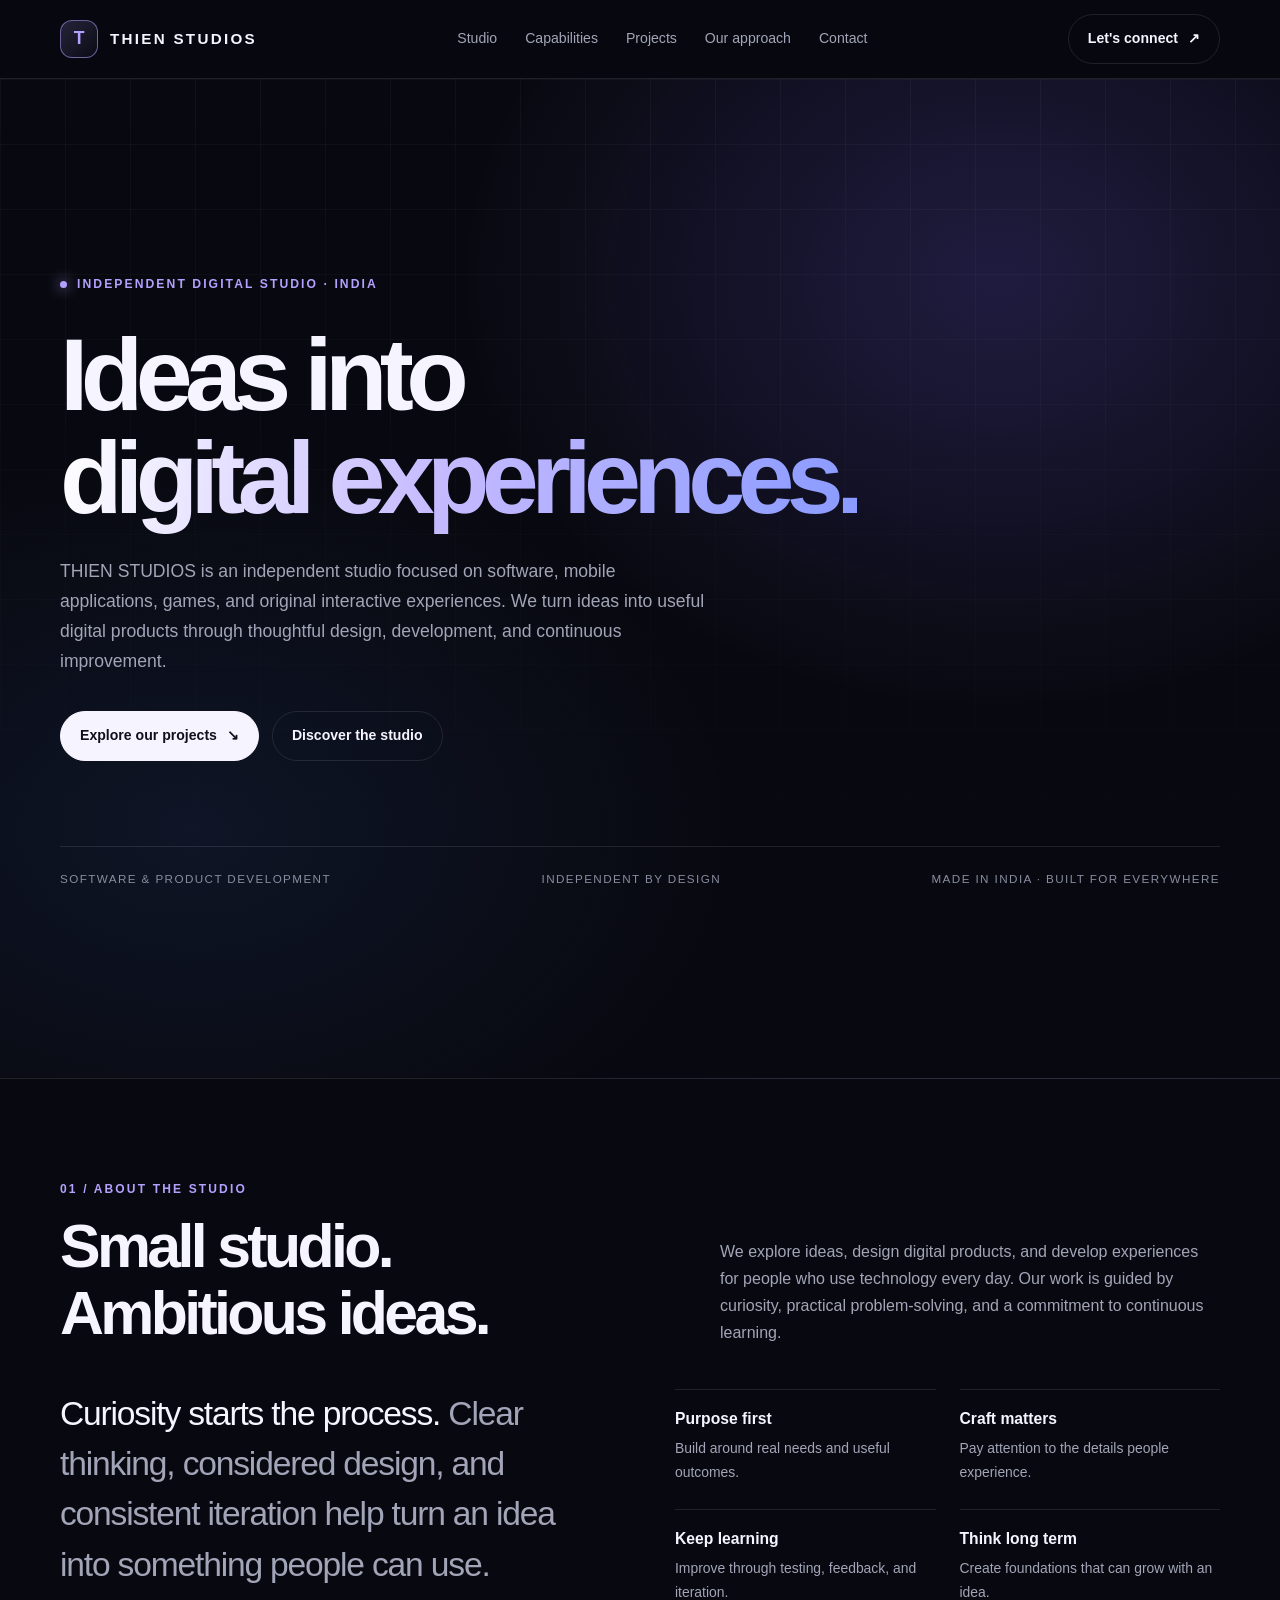
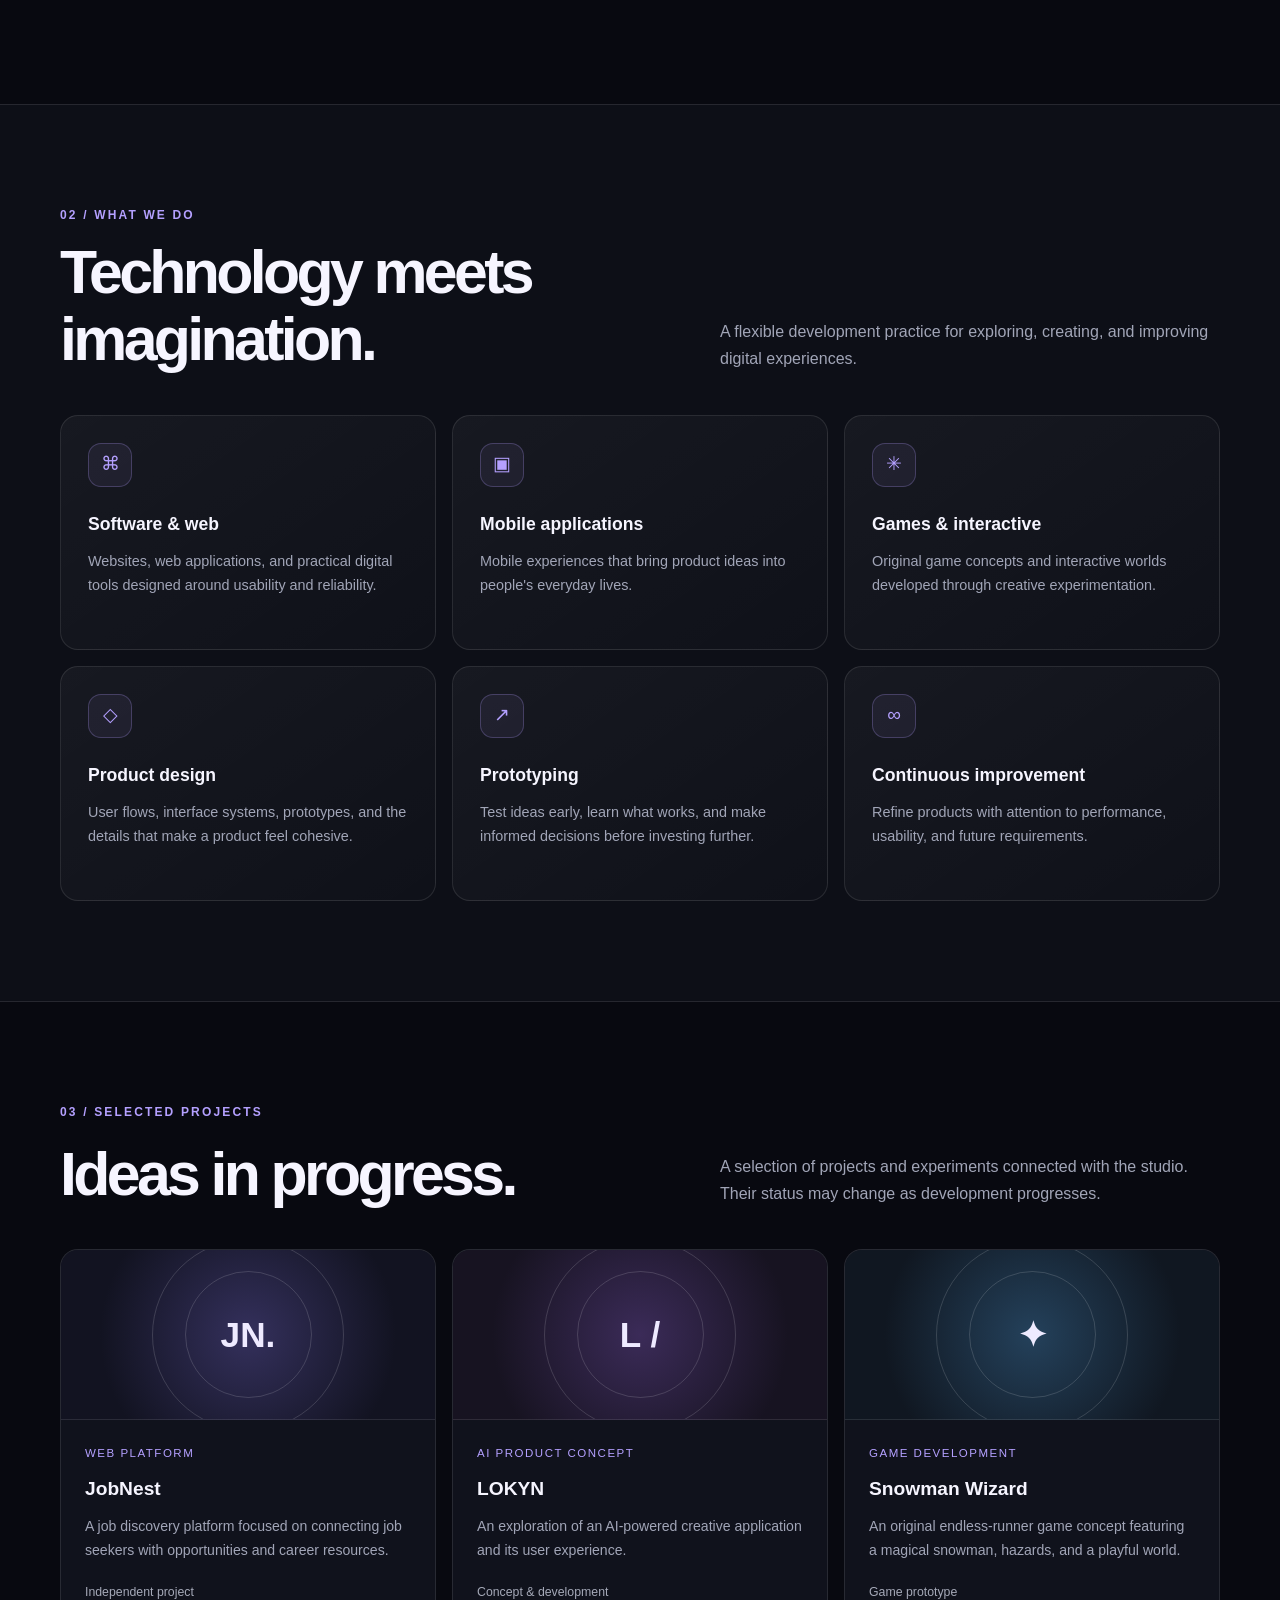
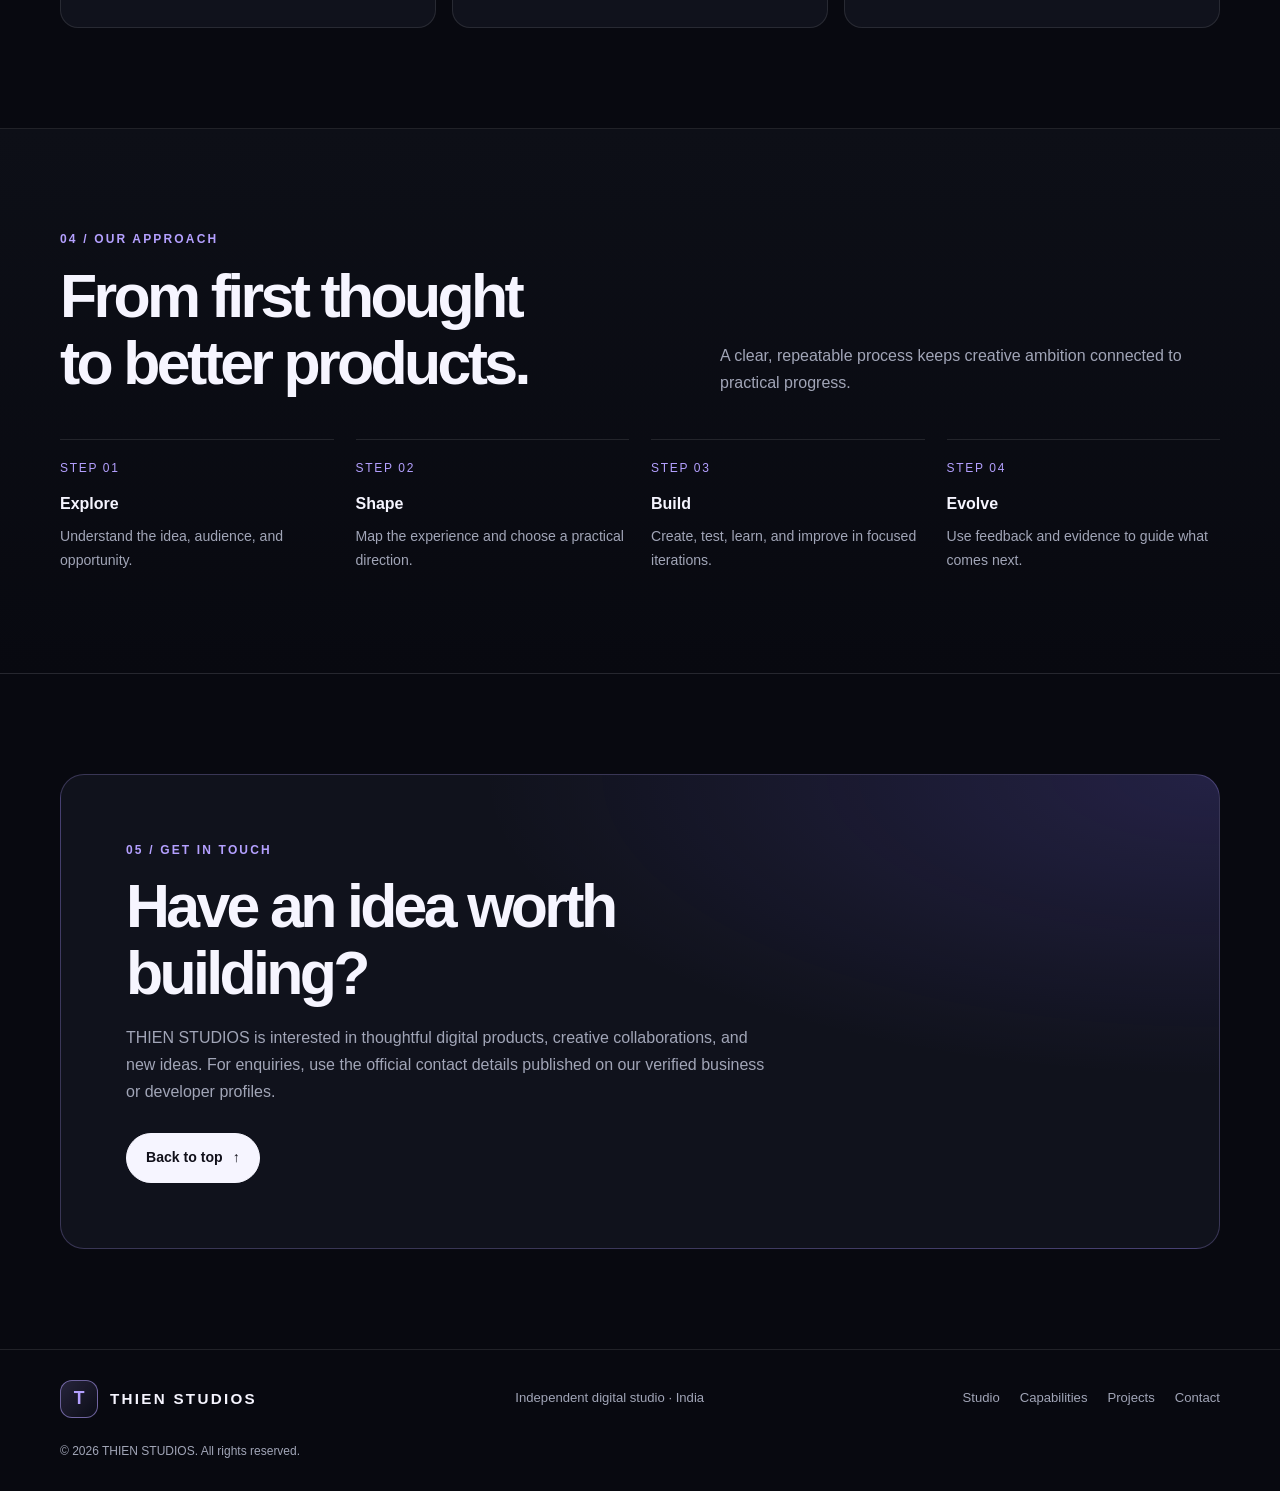
==== index.html @ 72c8eaa1 "27/10/2026" ====
<!doctype html>
<html lang="en">
  <head>
    <meta charset="UTF-8" />
    <meta name="viewport" content="width=device-width, initial-scale=1.0" />
    <meta name="theme-color" content="#080910" />
    <meta
      name="description"
      content="THIEN STUDIOS is an independent digital studio creating software, mobile applications, games, and interactive experiences."
    />

    <title>THIEN STUDIOS — Digital Experiences, Designed to Evolve</title>

    <style>
      :root {
        --bg: #080910;
        --surface: #10121c;
        --surface-light: #171a27;
        --text: #f6f5ff;
        --muted: #a1a5b7;
        --accent: #b4a0ff;
        --accent-blue: #7e91ff;
        --border: rgba(255, 255, 255, 0.1);
        --max-width: 1160px;
      }

      * {
        margin: 0;
        padding: 0;
        box-sizing: border-box;
      }

      html {
        scroll-behavior: smooth;
        scroll-padding-top: 90px;
      }

      body {
        background: var(--bg);
        color: var(--text);
        font-family: Inter, "Segoe UI", Arial, sans-serif;
        line-height: 1.7;
        -webkit-font-smoothing: antialiased;
        overflow-x: hidden;
      }

      a {
        color: inherit;
        text-decoration: none;
      }

      button {
        font: inherit;
      }

      .container {
        width: min(var(--max-width), calc(100% - 40px));
        margin: auto;
      }

      /* Navigation */

      .header {
        position: sticky;
        top: 0;
        z-index: 100;
        background: rgba(8, 9, 16, 0.85);
        backdrop-filter: blur(20px);
        border-bottom: 1px solid var(--border);
      }

      .navbar {
        min-height: 78px;
        display: flex;
        justify-content: space-between;
        align-items: center;
        gap: 24px;
      }

      .brand {
        display: flex;
        align-items: center;
        gap: 12px;
        font-size: 0.95rem;
        font-weight: 800;
        letter-spacing: 0.15em;
        white-space: nowrap;
      }

      .brand-mark {
        display: grid;
        place-items: center;
        width: 38px;
        height: 38px;
        border: 1px solid rgba(180, 160, 255, 0.55);
        border-radius: 12px;
        color: var(--accent);
        background: linear-gradient(
          135deg,
          rgba(180, 160, 255, 0.18),
          rgba(126, 145, 255, 0.03)
        );
        font-size: 1.1rem;
        letter-spacing: 0;
      }

      .nav-links {
        display: flex;
        align-items: center;
        gap: 28px;
      }

      .nav-links a {
        color: var(--muted);
        font-size: 0.88rem;
        transition: color 0.25s;
      }

      .nav-links a:hover {
        color: var(--text);
      }

      .nav-cta,
      .button {
        display: inline-flex;
        align-items: center;
        justify-content: center;
        gap: 10px;
        padding: 12px 19px;
        border: 1px solid var(--border);
        border-radius: 999px;
        font-size: 0.88rem;
        font-weight: 700;
        transition: 0.25s ease;
        cursor: pointer;
      }

      .nav-cta:hover,
      .button:hover {
        transform: translateY(-2px);
        border-color: var(--accent);
      }

      .button.primary {
        color: #11101a;
        background: var(--text);
        border-color: var(--text);
      }

      .button.primary:hover {
        background: var(--accent);
        border-color: var(--accent);
      }

      .menu-toggle {
        display: none;
        color: var(--text);
        background: var(--surface);
        border: 1px solid var(--border);
        border-radius: 10px;
        padding: 8px 13px;
        cursor: pointer;
      }

      /* Hero */

      .hero {
        min-height: 690px;
        display: flex;
        align-items: center;
        position: relative;
        overflow: hidden;
        border-bottom: 1px solid var(--border);
        background:
          radial-gradient(
            ellipse at 78% 20%,
            rgba(126, 103, 255, 0.2),
            transparent 38%
          ),
          radial-gradient(
            ellipse at 15% 75%,
            rgba(62, 103, 190, 0.13),
            transparent 35%
          ),
          var(--bg);
      }

      .hero::before {
        content: "";
        position: absolute;
        inset: 0;
        pointer-events: none;
        background-image:
          linear-gradient(rgba(255, 255, 255, 0.035) 1px, transparent 1px),
          linear-gradient(
            90deg,
            rgba(255, 255, 255, 0.035) 1px,
            transparent 1px
          );
        background-size: 65px 65px;
        mask-image: linear-gradient(to bottom, black, transparent 90%);
      }

      .hero-content {
        position: relative;
        z-index: 1;
        padding: 90px 0;
      }

      .eyebrow {
        display: inline-flex;
        align-items: center;
        gap: 10px;
        color: var(--accent);
        font-size: 0.76rem;
        font-weight: 800;
        letter-spacing: 0.17em;
        text-transform: uppercase;
      }

      .status-dot {
        width: 7px;
        height: 7px;
        border-radius: 50%;
        background: var(--accent);
        box-shadow: 0 0 14px var(--accent);
      }

      .hero h1 {
        max-width: 950px;
        margin: 28px 0;
        font-size: clamp(3.3rem, 8vw, 7rem);
        line-height: 1;
        letter-spacing: -0.075em;
        font-weight: 800;
      }

      .gradient-text {
        color: var(--accent);
        background: linear-gradient(100deg, #ffffff, #c5baff 48%, #899aff);
        background-clip: text;
        -webkit-background-clip: text;
        -webkit-text-fill-color: transparent;
      }

      .hero-description {
        max-width: 650px;
        color: var(--muted);
        font-size: 1.1rem;
      }

      .hero-actions {
        display: flex;
        flex-wrap: wrap;
        gap: 13px;
        margin-top: 34px;
      }

      .hero-footer {
        display: flex;
        justify-content: space-between;
        flex-wrap: wrap;
        gap: 18px;
        margin-top: 85px;
        padding-top: 22px;
        border-top: 1px solid var(--border);
        color: #888da0;
        font-size: 0.73rem;
        letter-spacing: 0.12em;
        text-transform: uppercase;
      }

      /* General sections */

      section {
        padding: 100px 0;
      }

      .section-label {
        margin-bottom: 13px;
        color: var(--accent);
        font-size: 0.75rem;
        font-weight: 800;
        letter-spacing: 0.18em;
        text-transform: uppercase;
      }

      .section-heading {
        font-size: clamp(2.2rem, 5vw, 3.8rem);
        line-height: 1.1;
        letter-spacing: -0.06em;
      }

      .section-description {
        max-width: 500px;
        color: var(--muted);
        margin-top: 18px;
      }

      .section-header {
        display: flex;
        align-items: flex-end;
        justify-content: space-between;
        gap: 30px;
        margin-bottom: 42px;
      }

      /* About */

      .about-grid {
        display: grid;
        grid-template-columns: 1fr 1fr;
        gap: 70px;
        margin-top: 38px;
      }

      .about-statement {
        font-size: clamp(1.45rem, 3vw, 2.1rem);
        line-height: 1.5;
        letter-spacing: -0.035em;
      }

      .about-statement span {
        color: var(--muted);
      }

      .values-grid {
        display: grid;
        grid-template-columns: 1fr 1fr;
        gap: 24px;
      }

      .value {
        padding-top: 16px;
        border-top: 1px solid var(--border);
      }

      .value h3 {
        margin-bottom: 5px;
        font-size: 0.98rem;
      }

      .value p {
        color: var(--muted);
        font-size: 0.87rem;
      }

      /* Services */

      .services-section {
        background: #0d0f17;
        border-top: 1px solid var(--border);
        border-bottom: 1px solid var(--border);
      }

      .services-grid {
        display: grid;
        grid-template-columns: repeat(3, 1fr);
        gap: 16px;
      }

      .service-card {
        min-height: 235px;
        padding: 27px;
        border: 1px solid var(--border);
        border-radius: 18px;
        background: linear-gradient(
          145deg,
          rgba(255, 255, 255, 0.045),
          rgba(255, 255, 255, 0.01)
        );
        transition:
          transform 0.25s,
          border-color 0.25s;
      }

      .service-card:hover {
        transform: translateY(-5px);
        border-color: rgba(180, 160, 255, 0.5);
      }

      .service-icon {
        display: grid;
        place-items: center;
        width: 44px;
        height: 44px;
        border-radius: 13px;
        border: 1px solid rgba(180, 160, 255, 0.25);
        color: var(--accent);
        background: rgba(180, 160, 255, 0.07);
        font-size: 1.2rem;
      }

      .service-card h3 {
        margin: 23px 0 9px;
        font-size: 1.1rem;
      }

      .service-card p {
        color: var(--muted);
        font-size: 0.9rem;
      }

      /* Projects */

      .projects-grid {
        display: grid;
        grid-template-columns: repeat(3, 1fr);
        gap: 16px;
      }

      .project-card {
        overflow: hidden;
        display: flex;
        flex-direction: column;
        border: 1px solid var(--border);
        border-radius: 18px;
        background: var(--surface);
        transition:
          transform 0.25s,
          border-color 0.25s;
      }

      .project-card:hover {
        transform: translateY(-5px);
        border-color: rgba(180, 160, 255, 0.45);
      }

      .project-art {
        min-height: 170px;
        display: grid;
        place-items: center;
        position: relative;
        overflow: hidden;
        border-bottom: 1px solid var(--border);
      }

      .project-art::before,
      .project-art::after {
        content: "";
        position: absolute;
        width: 190px;
        height: 190px;
        border: 1px solid rgba(255, 255, 255, 0.15);
        border-radius: 50%;
      }

      .project-art::after {
        width: 125px;
        height: 125px;
      }

      .project-art.one {
        background: radial-gradient(circle, #34305c, #121321 72%);
      }

      .project-art.two {
        background: radial-gradient(circle, #3b2b58, #171321 72%);
      }

      .project-art.three {
        background: radial-gradient(circle, #24415b, #101721 72%);
      }

      .project-symbol {
        z-index: 1;
        font-size: 2.2rem;
        font-weight: 800;
        color: #eeeaff;
      }

      .project-content {
        display: flex;
        flex: 1;
        flex-direction: column;
        padding: 24px;
      }

      .project-type {
        color: var(--accent);
        font-size: 0.72rem;
        letter-spacing: 0.13em;
        text-transform: uppercase;
      }

      .project-content h3 {
        margin: 9px 0;
        font-size: 1.2rem;
      }

      .project-content p {
        margin-bottom: 20px;
        color: var(--muted);
        font-size: 0.88rem;
      }

      .project-status {
        margin-top: auto;
        color: #a5a9b8;
        font-size: 0.77rem;
      }

      /* Process */

      .process-section {
        background: linear-gradient(180deg, #0d0f17, #080910);
        border-block: 1px solid var(--border);
      }

      .process-grid {
        display: grid;
        grid-template-columns: repeat(4, 1fr);
        gap: 22px;
        margin-top: 42px;
      }

      .process-step {
        padding-top: 18px;
        border-top: 1px solid var(--border);
      }

      .process-number {
        color: var(--accent);
        font-size: 0.75rem;
        letter-spacing: 0.14em;
      }

      .process-step h3 {
        margin: 12px 0 8px;
        font-size: 1rem;
      }

      .process-step p {
        color: var(--muted);
        font-size: 0.88rem;
      }

      /* Contact */

      .contact-panel {
        padding: clamp(30px, 6vw, 65px);
        border: 1px solid rgba(180, 160, 255, 0.25);
        border-radius: 24px;
        background:
          radial-gradient(
            ellipse at 100% 0%,
            rgba(126, 103, 255, 0.18),
            transparent 45%
          ),
          var(--surface);
      }

      .contact-panel h2 {
        max-width: 700px;
        margin-bottom: 17px;
      }

      .contact-panel p {
        max-width: 650px;
        color: var(--muted);
      }

      .contact-panel .button {
        margin-top: 27px;
      }

      /* Footer */

      footer {
        padding: 30px 0;
        border-top: 1px solid var(--border);
      }

      .footer-top {
        display: flex;
        justify-content: space-between;
        align-items: center;
        flex-wrap: wrap;
        gap: 22px;
      }

      .footer-note,
      .copyright {
        color: var(--muted);
        font-size: 0.82rem;
      }

      .footer-links {
        display: flex;
        flex-wrap: wrap;
        gap: 20px;
      }

      .footer-links a {
        color: var(--muted);
        font-size: 0.82rem;
      }

      .footer-links a:hover {
        color: var(--text);
      }

      .copyright {
        margin-top: 23px;
        font-size: 0.75rem;
      }

      /* Subtle entrance animation */

      @keyframes fade-up {
        from {
          opacity: 0;
          transform: translateY(18px);
        }
        to {
          opacity: 1;
          transform: translateY(0);
        }
      }

      .hero-content > * {
        animation: fade-up 0.7s ease both;
      }

      .hero-content > *:nth-child(2) {
        animation-delay: 0.08s;
      }

      .hero-content > *:nth-child(3) {
        animation-delay: 0.16s;
      }

      .hero-content > *:nth-child(4) {
        animation-delay: 0.24s;
      }

      @media (prefers-reduced-motion: reduce) {
        html {
          scroll-behavior: auto;
        }

        *,
        *::before,
        *::after {
          animation: none !important;
          transition: none !important;
        }
      }

      /* Responsive layout */

      @media (max-width: 900px) {
        .nav-links {
          gap: 16px;
        }

        .services-grid,
        .projects-grid {
          grid-template-columns: repeat(2, 1fr);
        }

        .about-grid {
          gap: 35px;
        }

        .process-grid {
          grid-template-columns: repeat(2, 1fr);
        }
      }

      @media (max-width: 650px) {
        .container {
          width: calc(100% - 32px);
        }

        .navbar {
          min-height: 70px;
        }

        .menu-toggle {
          display: block;
        }

        .nav-links {
          display: none;
          position: absolute;
          top: 70px;
          left: 0;
          right: 0;
          padding: 22px;
          background: #0c0d15;
          border-bottom: 1px solid var(--border);
          flex-direction: column;
          align-items: flex-start;
        }

        .nav-links.open {
          display: flex;
        }

        .nav-cta {
          display: none;
        }

        .hero {
          min-height: auto;
        }

        .hero-content {
          padding: 80px 0 55px;
        }

        .hero h1 {
          font-size: clamp(3rem, 14vw, 5rem);
        }

        .hero-description {
          font-size: 1rem;
        }

        .hero-footer {
          margin-top: 60px;
        }

        .hero-footer span:last-child {
          display: none;
        }

        section {
          padding: 72px 0;
        }

        .section-header {
          display: block;
        }

        .about-grid {
          grid-template-columns: 1fr;
          gap: 28px;
        }

        .services-grid,
        .projects-grid {
          grid-template-columns: 1fr;
        }

        .service-card {
          min-height: auto;
        }

        .process-grid {
          grid-template-columns: repeat(2, 1fr);
          gap: 25px 16px;
        }

        .footer-top {
          align-items: flex-start;
          flex-direction: column;
        }
      }
    </style>
  </head>

  <body>
    <header class="header">
      <div class="container navbar">
        <a class="brand" href="#home" aria-label="THIEN STUDIOS home">
          <span class="brand-mark">T</span>
          <span>THIEN STUDIOS</span>
        </a>

        <button
          class="menu-toggle"
          id="menuToggle"
          aria-expanded="false"
          aria-controls="navLinks"
          aria-label="Toggle navigation"
        >
          Menu
        </button>

        <nav class="nav-links" id="navLinks" aria-label="Main navigation">
          <a href="#about">Studio</a>
          <a href="#services">Capabilities</a>
          <a href="#projects">Projects</a>
          <a href="#process">Our approach</a>
          <a href="#contact">Contact</a>
        </nav>

        <a class="nav-cta" href="#contact">
          Let's connect <span aria-hidden="true">↗</span>
        </a>
      </div>
    </header>

    <main>
      <section class="hero" id="home">
        <div class="container hero-content">
          <div class="eyebrow">
            <span class="status-dot"></span>
            Independent digital studio · India
          </div>

          <h1>
            Ideas into<br />
            <span class="gradient-text">digital experiences.</span>
          </h1>

          <p class="hero-description">
            THIEN STUDIOS is an independent studio focused on software, mobile
            applications, games, and original interactive experiences. We turn
            ideas into useful digital products through thoughtful design,
            development, and continuous improvement.
          </p>

          <div class="hero-actions">
            <a class="button primary" href="#projects">
              Explore our projects <span aria-hidden="true">↘</span>
            </a>
            <a class="button" href="#about">Discover the studio</a>
          </div>

          <div class="hero-footer">
            <span>Software & product development</span>
            <span>Independent by design</span>
            <span>Made in India · Built for everywhere</span>
          </div>
        </div>
      </section>

      <section id="about">
        <div class="container">
          <div class="section-label">01 / About the studio</div>

          <div class="section-header">
            <h2 class="section-heading">
              Small studio.<br />
              Ambitious ideas.
            </h2>

            <p class="section-description">
              We explore ideas, design digital products, and develop experiences
              for people who use technology every day. Our work is guided by
              curiosity, practical problem-solving, and a commitment to
              continuous learning.
            </p>
          </div>

          <div class="about-grid">
            <p class="about-statement">
              Curiosity starts the process.
              <span>
                Clear thinking, considered design, and consistent iteration help
                turn an idea into something people can use.
              </span>
            </p>

            <div class="values-grid">
              <article class="value">
                <h3>Purpose first</h3>
                <p>Build around real needs and useful outcomes.</p>
              </article>

              <article class="value">
                <h3>Craft matters</h3>
                <p>Pay attention to the details people experience.</p>
              </article>

              <article class="value">
                <h3>Keep learning</h3>
                <p>Improve through testing, feedback, and iteration.</p>
              </article>

              <article class="value">
                <h3>Think long term</h3>
                <p>Create foundations that can grow with an idea.</p>
              </article>
            </div>
          </div>
        </div>
      </section>

      <section class="services-section" id="services">
        <div class="container">
          <div class="section-label">02 / What we do</div>

          <div class="section-header">
            <h2 class="section-heading">
              Technology meets<br />
              imagination.
            </h2>

            <p class="section-description">
              A flexible development practice for exploring, creating, and
              improving digital experiences.
            </p>
          </div>

          <div class="services-grid">
            <article class="service-card">
              <div class="service-icon" aria-hidden="true">⌘</div>
              <h3>Software & web</h3>
              <p>
                Websites, web applications, and practical digital tools designed
                around usability and reliability.
              </p>
            </article>

            <article class="service-card">
              <div class="service-icon" aria-hidden="true">▣</div>
              <h3>Mobile applications</h3>
              <p>
                Mobile experiences that bring product ideas into people's
                everyday lives.
              </p>
            </article>

            <article class="service-card">
              <div class="service-icon" aria-hidden="true">✳</div>
              <h3>Games & interactive</h3>
              <p>
                Original game concepts and interactive worlds developed through
                creative experimentation.
              </p>
            </article>

            <article class="service-card">
              <div class="service-icon" aria-hidden="true">◇</div>
              <h3>Product design</h3>
              <p>
                User flows, interface systems, prototypes, and the details that
                make a product feel cohesive.
              </p>
            </article>

            <article class="service-card">
              <div class="service-icon" aria-hidden="true">↗</div>
              <h3>Prototyping</h3>
              <p>
                Test ideas early, learn what works, and make informed decisions
                before investing further.
              </p>
            </article>

            <article class="service-card">
              <div class="service-icon" aria-hidden="true">∞</div>
              <h3>Continuous improvement</h3>
              <p>
                Refine products with attention to performance, usability, and
                future requirements.
              </p>
            </article>
          </div>
        </div>
      </section>

      <section id="projects">
        <div class="container">
          <div class="section-label">03 / Selected projects</div>

          <div class="section-header">
            <h2 class="section-heading">Ideas in progress.</h2>

            <p class="section-description">
              A selection of projects and experiments connected with the studio.
              Their status may change as development progresses.
            </p>
          </div>

          <div class="projects-grid">
            <article class="project-card">
              <div class="project-art one">
                <span class="project-symbol">JN.</span>
              </div>

              <div class="project-content">
                <div class="project-type">Web platform</div>
                <h3>JobNest</h3>
                <p>
                  A job discovery platform focused on connecting job seekers
                  with opportunities and career resources.
                </p>
                <div class="project-status">Independent project</div>
              </div>
            </article>

            <article class="project-card">
              <div class="project-art two">
                <span class="project-symbol">L /</span>
              </div>

              <div class="project-content">
                <div class="project-type">AI product concept</div>
                <h3>LOKYN</h3>
                <p>
                  An exploration of an AI-powered creative application and its
                  user experience.
                </p>
                <div class="project-status">Concept & development</div>
              </div>
            </article>

            <article class="project-card">
              <div class="project-art three">
                <span class="project-symbol">✦</span>
              </div>

              <div class="project-content">
                <div class="project-type">Game development</div>
                <h3>Snowman Wizard</h3>
                <p>
                  An original endless-runner game concept featuring a magical
                  snowman, hazards, and a playful world.
                </p>
                <div class="project-status">Game prototype</div>
              </div>
            </article>
          </div>
        </div>
      </section>

      <section class="process-section" id="process">
        <div class="container">
          <div class="section-label">04 / Our approach</div>

          <div class="section-header">
            <h2 class="section-heading">
              From first thought<br />
              to better products.
            </h2>

            <p class="section-description">
              A clear, repeatable process keeps creative ambition connected to
              practical progress.
            </p>
          </div>

          <div class="process-grid">
            <article class="process-step">
              <div class="process-number">STEP 01</div>
              <h3>Explore</h3>
              <p>Understand the idea, audience, and opportunity.</p>
            </article>

            <article class="process-step">
              <div class="process-number">STEP 02</div>
              <h3>Shape</h3>
              <p>Map the experience and choose a practical direction.</p>
            </article>

            <article class="process-step">
              <div class="process-number">STEP 03</div>
              <h3>Build</h3>
              <p>Create, test, learn, and improve in focused iterations.</p>
            </article>

            <article class="process-step">
              <div class="process-number">STEP 04</div>
              <h3>Evolve</h3>
              <p>Use feedback and evidence to guide what comes next.</p>
            </article>
          </div>
        </div>
      </section>

      <section id="contact">
        <div class="container">
          <div class="contact-panel">
            <div class="section-label">05 / Get in touch</div>

            <h2 class="section-heading">Have an idea worth building?</h2>

            <p>
              THIEN STUDIOS is interested in thoughtful digital products,
              creative collaborations, and new ideas. For enquiries, use the
              official contact details published on our verified business or
              developer profiles.
            </p>

            <a class="button primary" href="#home">
              Back to top <span aria-hidden="true">↑</span>
            </a>
          </div>
        </div>
      </section>
    </main>

    <footer>
      <div class="container">
        <div class="footer-top">
          <a class="brand" href="#home">
            <span class="brand-mark">T</span>
            <span>THIEN STUDIOS</span>
          </a>

          <div class="footer-note">Independent digital studio · India</div>

          <nav class="footer-links" aria-label="Footer navigation">
            <a href="#about">Studio</a>
            <a href="#services">Capabilities</a>
            <a href="#projects">Projects</a>
            <a href="#contact">Contact</a>
          </nav>
        </div>

        <p class="copyright">
          © <span id="year">2026</span> THIEN STUDIOS. All rights reserved.
        </p>
      </div>
    </footer>

    <script>
      const menuToggle = document.getElementById("menuToggle");
      const navLinks = document.getElementById("navLinks");

      menuToggle.addEventListener("click", () => {
        const isOpen = navLinks.classList.toggle("open");
        menuToggle.setAttribute("aria-expanded", String(isOpen));
      });

      navLinks.querySelectorAll("a").forEach((link) => {
        link.addEventListener("click", () => {
          navLinks.classList.remove("open");
          menuToggle.setAttribute("aria-expanded", "false");
        });
      });

      document.getElementById("year").textContent = new Date().getFullYear();
    </script>
  </body>
</html>
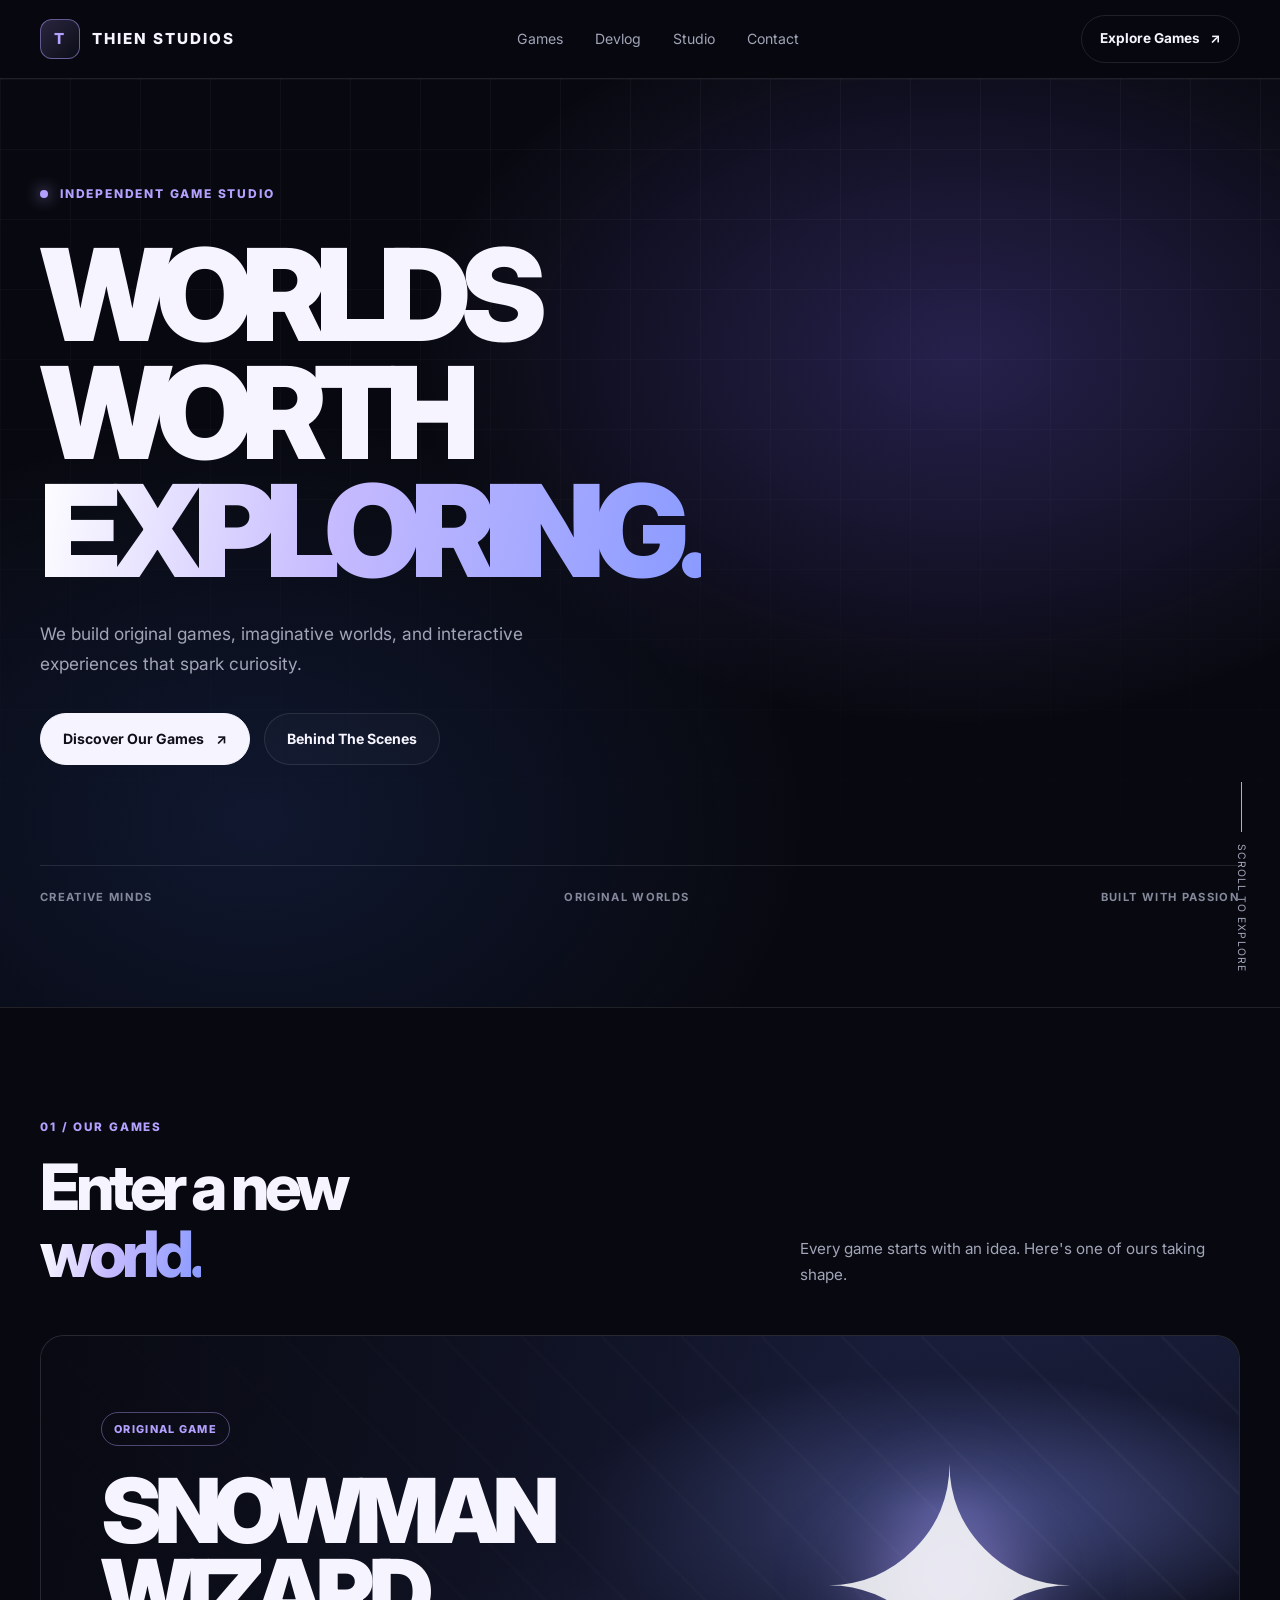
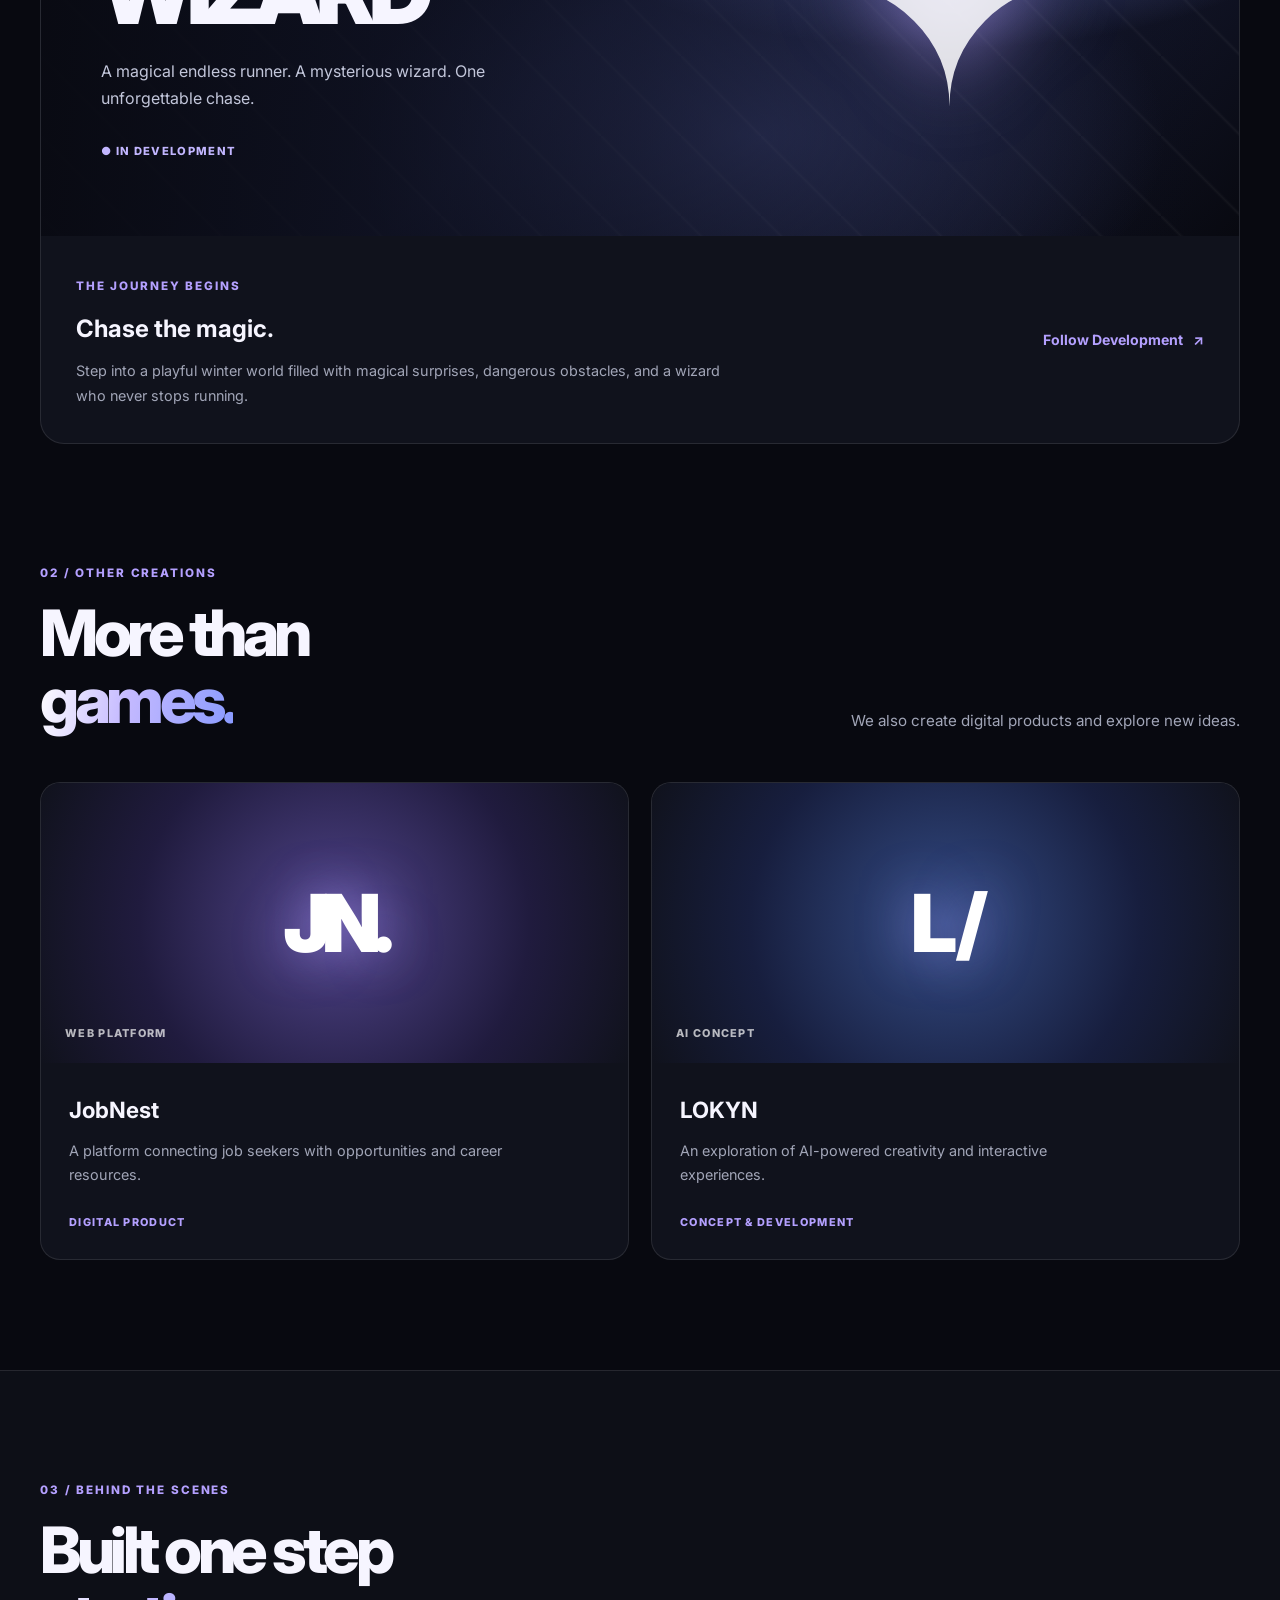
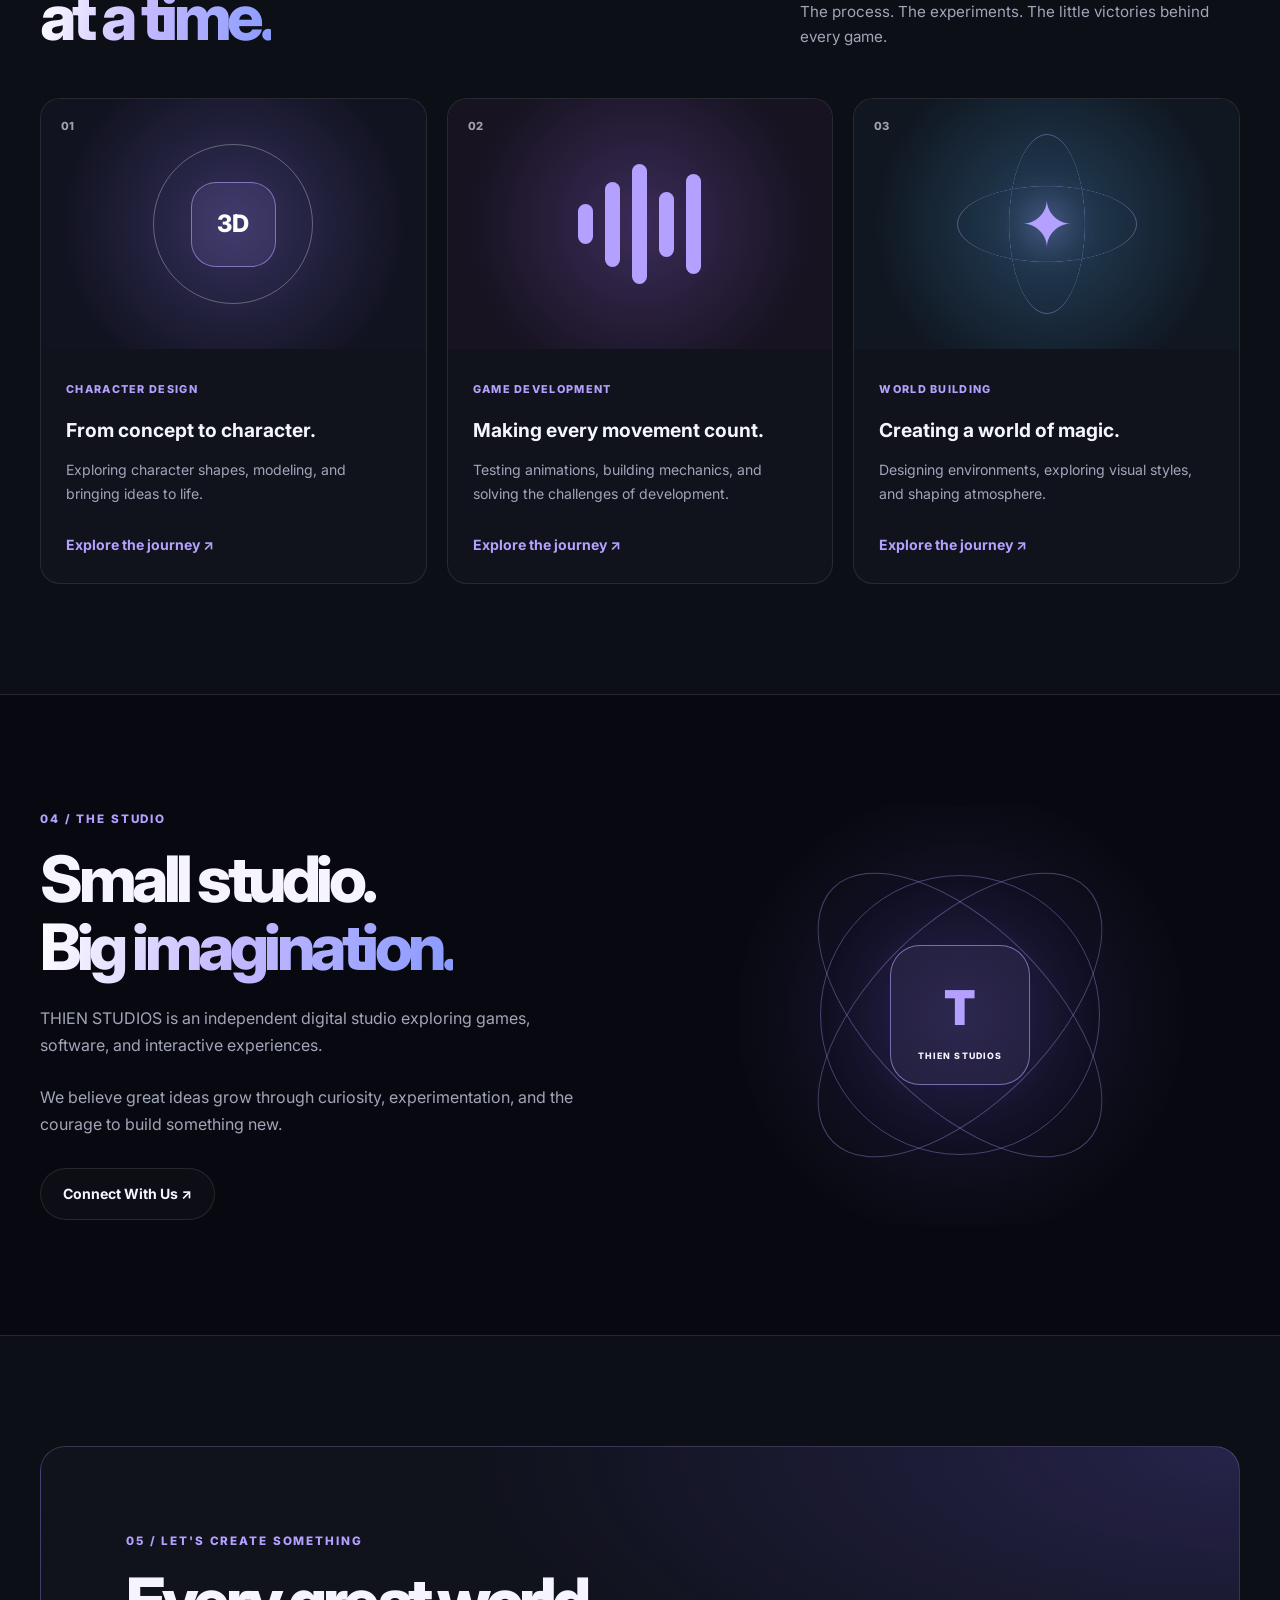
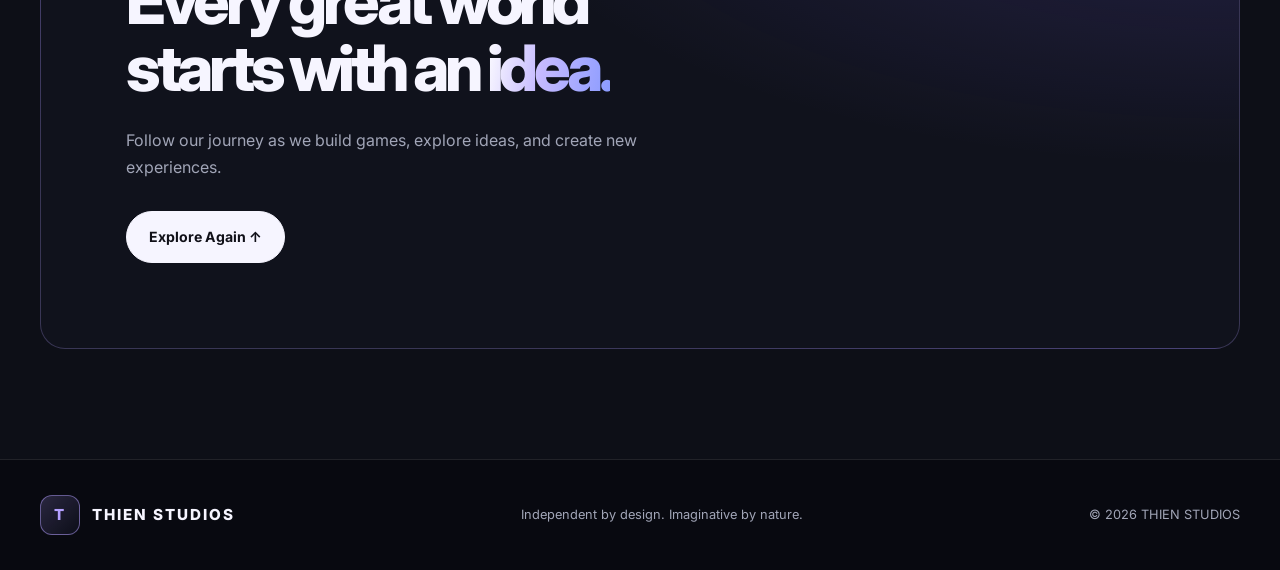
==== commit dd38beaf: "Update THIEN STUDIOS website" ====
--- a/index.html
+++ b/index.html
@@ -1,1131 +1,514 @@
-<!doctype html>
+
+<!DOCTYPE html>
 <html lang="en">
-  <head>
-    <meta charset="UTF-8" />
-    <meta name="viewport" content="width=device-width, initial-scale=1.0" />
-    <meta name="theme-color" content="#080910" />
-    <meta
-      name="description"
-      content="THIEN STUDIOS is an independent digital studio creating software, mobile applications, games, and interactive experiences."
-    />
-
-    <title>THIEN STUDIOS — Digital Experiences, Designed to Evolve</title>
-
-    <style>
-      :root {
-        --bg: #080910;
-        --surface: #10121c;
-        --surface-light: #171a27;
-        --text: #f6f5ff;
-        --muted: #a1a5b7;
-        --accent: #b4a0ff;
-        --accent-blue: #7e91ff;
-        --border: rgba(255, 255, 255, 0.1);
-        --max-width: 1160px;
-      }
-
-      * {
-        margin: 0;
-        padding: 0;
-        box-sizing: border-box;
-      }
-
-      html {
-        scroll-behavior: smooth;
-        scroll-padding-top: 90px;
-      }
-
-      body {
-        background: var(--bg);
-        color: var(--text);
-        font-family: Inter, "Segoe UI", Arial, sans-serif;
-        line-height: 1.7;
-        -webkit-font-smoothing: antialiased;
-        overflow-x: hidden;
-      }
-
-      a {
-        color: inherit;
-        text-decoration: none;
-      }
-
-      button {
-        font: inherit;
-      }
-
-      .container {
-        width: min(var(--max-width), calc(100% - 40px));
-        margin: auto;
-      }
-
-      /* Navigation */
-
-      .header {
-        position: sticky;
-        top: 0;
-        z-index: 100;
-        background: rgba(8, 9, 16, 0.85);
-        backdrop-filter: blur(20px);
-        border-bottom: 1px solid var(--border);
-      }
-
-      .navbar {
-        min-height: 78px;
-        display: flex;
-        justify-content: space-between;
-        align-items: center;
-        gap: 24px;
-      }
-
-      .brand {
-        display: flex;
-        align-items: center;
-        gap: 12px;
-        font-size: 0.95rem;
-        font-weight: 800;
-        letter-spacing: 0.15em;
-        white-space: nowrap;
-      }
-
-      .brand-mark {
-        display: grid;
-        place-items: center;
-        width: 38px;
-        height: 38px;
-        border: 1px solid rgba(180, 160, 255, 0.55);
-        border-radius: 12px;
-        color: var(--accent);
-        background: linear-gradient(
-          135deg,
-          rgba(180, 160, 255, 0.18),
-          rgba(126, 145, 255, 0.03)
-        );
-        font-size: 1.1rem;
-        letter-spacing: 0;
-      }
-
-      .nav-links {
-        display: flex;
-        align-items: center;
-        gap: 28px;
-      }
-
-      .nav-links a {
-        color: var(--muted);
-        font-size: 0.88rem;
-        transition: color 0.25s;
-      }
-
-      .nav-links a:hover {
-        color: var(--text);
-      }
-
-      .nav-cta,
-      .button {
-        display: inline-flex;
-        align-items: center;
-        justify-content: center;
-        gap: 10px;
-        padding: 12px 19px;
-        border: 1px solid var(--border);
-        border-radius: 999px;
-        font-size: 0.88rem;
-        font-weight: 700;
-        transition: 0.25s ease;
-        cursor: pointer;
-      }
-
-      .nav-cta:hover,
-      .button:hover {
-        transform: translateY(-2px);
-        border-color: var(--accent);
-      }
-
-      .button.primary {
-        color: #11101a;
-        background: var(--text);
-        border-color: var(--text);
-      }
-
-      .button.primary:hover {
-        background: var(--accent);
-        border-color: var(--accent);
-      }
-
-      .menu-toggle {
-        display: none;
-        color: var(--text);
-        background: var(--surface);
-        border: 1px solid var(--border);
-        border-radius: 10px;
-        padding: 8px 13px;
-        cursor: pointer;
-      }
-
-      /* Hero */
-
-      .hero {
-        min-height: 690px;
-        display: flex;
-        align-items: center;
-        position: relative;
-        overflow: hidden;
-        border-bottom: 1px solid var(--border);
-        background:
-          radial-gradient(
-            ellipse at 78% 20%,
-            rgba(126, 103, 255, 0.2),
-            transparent 38%
-          ),
-          radial-gradient(
-            ellipse at 15% 75%,
-            rgba(62, 103, 190, 0.13),
-            transparent 35%
-          ),
-          var(--bg);
-      }
-
-      .hero::before {
-        content: "";
-        position: absolute;
-        inset: 0;
-        pointer-events: none;
-        background-image:
-          linear-gradient(rgba(255, 255, 255, 0.035) 1px, transparent 1px),
-          linear-gradient(
-            90deg,
-            rgba(255, 255, 255, 0.035) 1px,
-            transparent 1px
-          );
-        background-size: 65px 65px;
-        mask-image: linear-gradient(to bottom, black, transparent 90%);
-      }
-
-      .hero-content {
-        position: relative;
-        z-index: 1;
-        padding: 90px 0;
-      }
-
-      .eyebrow {
-        display: inline-flex;
-        align-items: center;
-        gap: 10px;
-        color: var(--accent);
-        font-size: 0.76rem;
-        font-weight: 800;
-        letter-spacing: 0.17em;
-        text-transform: uppercase;
-      }
-
-      .status-dot {
-        width: 7px;
-        height: 7px;
-        border-radius: 50%;
-        background: var(--accent);
-        box-shadow: 0 0 14px var(--accent);
-      }
-
-      .hero h1 {
-        max-width: 950px;
-        margin: 28px 0;
-        font-size: clamp(3.3rem, 8vw, 7rem);
-        line-height: 1;
-        letter-spacing: -0.075em;
-        font-weight: 800;
-      }
-
-      .gradient-text {
-        color: var(--accent);
-        background: linear-gradient(100deg, #ffffff, #c5baff 48%, #899aff);
-        background-clip: text;
-        -webkit-background-clip: text;
-        -webkit-text-fill-color: transparent;
-      }
-
-      .hero-description {
-        max-width: 650px;
-        color: var(--muted);
-        font-size: 1.1rem;
-      }
-
-      .hero-actions {
-        display: flex;
-        flex-wrap: wrap;
-        gap: 13px;
-        margin-top: 34px;
-      }
-
-      .hero-footer {
-        display: flex;
-        justify-content: space-between;
-        flex-wrap: wrap;
-        gap: 18px;
-        margin-top: 85px;
-        padding-top: 22px;
-        border-top: 1px solid var(--border);
-        color: #888da0;
-        font-size: 0.73rem;
-        letter-spacing: 0.12em;
-        text-transform: uppercase;
-      }
-
-      /* General sections */
-
-      section {
-        padding: 100px 0;
-      }
-
-      .section-label {
-        margin-bottom: 13px;
-        color: var(--accent);
-        font-size: 0.75rem;
-        font-weight: 800;
-        letter-spacing: 0.18em;
-        text-transform: uppercase;
-      }
-
-      .section-heading {
-        font-size: clamp(2.2rem, 5vw, 3.8rem);
-        line-height: 1.1;
-        letter-spacing: -0.06em;
-      }
-
-      .section-description {
-        max-width: 500px;
-        color: var(--muted);
-        margin-top: 18px;
-      }
-
-      .section-header {
-        display: flex;
-        align-items: flex-end;
-        justify-content: space-between;
-        gap: 30px;
-        margin-bottom: 42px;
-      }
-
-      /* About */
-
-      .about-grid {
-        display: grid;
-        grid-template-columns: 1fr 1fr;
-        gap: 70px;
-        margin-top: 38px;
-      }
-
-      .about-statement {
-        font-size: clamp(1.45rem, 3vw, 2.1rem);
-        line-height: 1.5;
-        letter-spacing: -0.035em;
-      }
-
-      .about-statement span {
-        color: var(--muted);
-      }
-
-      .values-grid {
-        display: grid;
-        grid-template-columns: 1fr 1fr;
-        gap: 24px;
-      }
-
-      .value {
-        padding-top: 16px;
-        border-top: 1px solid var(--border);
-      }
-
-      .value h3 {
-        margin-bottom: 5px;
-        font-size: 0.98rem;
-      }
-
-      .value p {
-        color: var(--muted);
-        font-size: 0.87rem;
-      }
-
-      /* Services */
-
-      .services-section {
-        background: #0d0f17;
-        border-top: 1px solid var(--border);
-        border-bottom: 1px solid var(--border);
-      }
-
-      .services-grid {
-        display: grid;
-        grid-template-columns: repeat(3, 1fr);
-        gap: 16px;
-      }
-
-      .service-card {
-        min-height: 235px;
-        padding: 27px;
-        border: 1px solid var(--border);
-        border-radius: 18px;
-        background: linear-gradient(
-          145deg,
-          rgba(255, 255, 255, 0.045),
-          rgba(255, 255, 255, 0.01)
-        );
-        transition:
-          transform 0.25s,
-          border-color 0.25s;
-      }
-
-      .service-card:hover {
-        transform: translateY(-5px);
-        border-color: rgba(180, 160, 255, 0.5);
-      }
-
-      .service-icon {
-        display: grid;
-        place-items: center;
-        width: 44px;
-        height: 44px;
-        border-radius: 13px;
-        border: 1px solid rgba(180, 160, 255, 0.25);
-        color: var(--accent);
-        background: rgba(180, 160, 255, 0.07);
-        font-size: 1.2rem;
-      }
-
-      .service-card h3 {
-        margin: 23px 0 9px;
-        font-size: 1.1rem;
-      }
-
-      .service-card p {
-        color: var(--muted);
-        font-size: 0.9rem;
-      }
-
-      /* Projects */
-
-      .projects-grid {
-        display: grid;
-        grid-template-columns: repeat(3, 1fr);
-        gap: 16px;
-      }
-
-      .project-card {
-        overflow: hidden;
-        display: flex;
-        flex-direction: column;
-        border: 1px solid var(--border);
-        border-radius: 18px;
-        background: var(--surface);
-        transition:
-          transform 0.25s,
-          border-color 0.25s;
-      }
-
-      .project-card:hover {
-        transform: translateY(-5px);
-        border-color: rgba(180, 160, 255, 0.45);
-      }
-
-      .project-art {
-        min-height: 170px;
-        display: grid;
-        place-items: center;
-        position: relative;
-        overflow: hidden;
-        border-bottom: 1px solid var(--border);
-      }
-
-      .project-art::before,
-      .project-art::after {
-        content: "";
-        position: absolute;
-        width: 190px;
-        height: 190px;
-        border: 1px solid rgba(255, 255, 255, 0.15);
-        border-radius: 50%;
-      }
-
-      .project-art::after {
-        width: 125px;
-        height: 125px;
-      }
-
-      .project-art.one {
-        background: radial-gradient(circle, #34305c, #121321 72%);
-      }
-
-      .project-art.two {
-        background: radial-gradient(circle, #3b2b58, #171321 72%);
-      }
-
-      .project-art.three {
-        background: radial-gradient(circle, #24415b, #101721 72%);
-      }
-
-      .project-symbol {
-        z-index: 1;
-        font-size: 2.2rem;
-        font-weight: 800;
-        color: #eeeaff;
-      }
-
-      .project-content {
-        display: flex;
-        flex: 1;
-        flex-direction: column;
-        padding: 24px;
-      }
-
-      .project-type {
-        color: var(--accent);
-        font-size: 0.72rem;
-        letter-spacing: 0.13em;
-        text-transform: uppercase;
-      }
-
-      .project-content h3 {
-        margin: 9px 0;
-        font-size: 1.2rem;
-      }
-
-      .project-content p {
-        margin-bottom: 20px;
-        color: var(--muted);
-        font-size: 0.88rem;
-      }
-
-      .project-status {
-        margin-top: auto;
-        color: #a5a9b8;
-        font-size: 0.77rem;
-      }
-
-      /* Process */
-
-      .process-section {
-        background: linear-gradient(180deg, #0d0f17, #080910);
-        border-block: 1px solid var(--border);
-      }
-
-      .process-grid {
-        display: grid;
-        grid-template-columns: repeat(4, 1fr);
-        gap: 22px;
-        margin-top: 42px;
-      }
-
-      .process-step {
-        padding-top: 18px;
-        border-top: 1px solid var(--border);
-      }
-
-      .process-number {
-        color: var(--accent);
-        font-size: 0.75rem;
-        letter-spacing: 0.14em;
-      }
-
-      .process-step h3 {
-        margin: 12px 0 8px;
-        font-size: 1rem;
-      }
-
-      .process-step p {
-        color: var(--muted);
-        font-size: 0.88rem;
-      }
-
-      /* Contact */
-
-      .contact-panel {
-        padding: clamp(30px, 6vw, 65px);
-        border: 1px solid rgba(180, 160, 255, 0.25);
-        border-radius: 24px;
-        background:
-          radial-gradient(
-            ellipse at 100% 0%,
-            rgba(126, 103, 255, 0.18),
-            transparent 45%
-          ),
-          var(--surface);
-      }
-
-      .contact-panel h2 {
-        max-width: 700px;
-        margin-bottom: 17px;
-      }
-
-      .contact-panel p {
-        max-width: 650px;
-        color: var(--muted);
-      }
-
-      .contact-panel .button {
-        margin-top: 27px;
-      }
-
-      /* Footer */
-
-      footer {
-        padding: 30px 0;
-        border-top: 1px solid var(--border);
-      }
-
-      .footer-top {
-        display: flex;
-        justify-content: space-between;
-        align-items: center;
-        flex-wrap: wrap;
-        gap: 22px;
-      }
-
-      .footer-note,
-      .copyright {
-        color: var(--muted);
-        font-size: 0.82rem;
-      }
-
-      .footer-links {
-        display: flex;
-        flex-wrap: wrap;
-        gap: 20px;
-      }
-
-      .footer-links a {
-        color: var(--muted);
-        font-size: 0.82rem;
-      }
-
-      .footer-links a:hover {
-        color: var(--text);
-      }
-
-      .copyright {
-        margin-top: 23px;
-        font-size: 0.75rem;
-      }
-
-      /* Subtle entrance animation */
-
-      @keyframes fade-up {
-        from {
-          opacity: 0;
-          transform: translateY(18px);
-        }
-        to {
-          opacity: 1;
-          transform: translateY(0);
-        }
-      }
-
-      .hero-content > * {
-        animation: fade-up 0.7s ease both;
-      }
-
-      .hero-content > *:nth-child(2) {
-        animation-delay: 0.08s;
-      }
-
-      .hero-content > *:nth-child(3) {
-        animation-delay: 0.16s;
-      }
-
-      .hero-content > *:nth-child(4) {
-        animation-delay: 0.24s;
-      }
-
-      @media (prefers-reduced-motion: reduce) {
-        html {
-          scroll-behavior: auto;
-        }
-
-        *,
-        *::before,
-        *::after {
-          animation: none !important;
-          transition: none !important;
-        }
-      }
-
-      /* Responsive layout */
-
-      @media (max-width: 900px) {
-        .nav-links {
-          gap: 16px;
-        }
-
-        .services-grid,
-        .projects-grid {
-          grid-template-columns: repeat(2, 1fr);
-        }
-
-        .about-grid {
-          gap: 35px;
-        }
-
-        .process-grid {
-          grid-template-columns: repeat(2, 1fr);
-        }
-      }
-
-      @media (max-width: 650px) {
-        .container {
-          width: calc(100% - 32px);
-        }
-
-        .navbar {
-          min-height: 70px;
-        }
-
-        .menu-toggle {
-          display: block;
-        }
-
-        .nav-links {
-          display: none;
-          position: absolute;
-          top: 70px;
-          left: 0;
-          right: 0;
-          padding: 22px;
-          background: #0c0d15;
-          border-bottom: 1px solid var(--border);
-          flex-direction: column;
-          align-items: flex-start;
-        }
-
-        .nav-links.open {
-          display: flex;
-        }
-
-        .nav-cta {
-          display: none;
-        }
-
-        .hero {
-          min-height: auto;
-        }
-
-        .hero-content {
-          padding: 80px 0 55px;
-        }
-
-        .hero h1 {
-          font-size: clamp(3rem, 14vw, 5rem);
-        }
-
-        .hero-description {
-          font-size: 1rem;
-        }
-
-        .hero-footer {
-          margin-top: 60px;
-        }
-
-        .hero-footer span:last-child {
-          display: none;
-        }
-
-        section {
-          padding: 72px 0;
-        }
-
-        .section-header {
-          display: block;
-        }
-
-        .about-grid {
-          grid-template-columns: 1fr;
-          gap: 28px;
-        }
-
-        .services-grid,
-        .projects-grid {
-          grid-template-columns: 1fr;
-        }
-
-        .service-card {
-          min-height: auto;
-        }
-
-        .process-grid {
-          grid-template-columns: repeat(2, 1fr);
-          gap: 25px 16px;
-        }
-
-        .footer-top {
-          align-items: flex-start;
-          flex-direction: column;
-        }
-      }
-    </style>
-  </head>
-
-  <body>
-    <header class="header">
-      <div class="container navbar">
-        <a class="brand" href="#home" aria-label="THIEN STUDIOS home">
-          <span class="brand-mark">T</span>
-          <span>THIEN STUDIOS</span>
-        </a>
-
-        <button
-          class="menu-toggle"
-          id="menuToggle"
-          aria-expanded="false"
-          aria-controls="navLinks"
-          aria-label="Toggle navigation"
-        >
-          Menu
-        </button>
-
-        <nav class="nav-links" id="navLinks" aria-label="Main navigation">
-          <a href="#about">Studio</a>
-          <a href="#services">Capabilities</a>
-          <a href="#projects">Projects</a>
-          <a href="#process">Our approach</a>
-          <a href="#contact">Contact</a>
-        </nav>
-
-        <a class="nav-cta" href="#contact">
-          Let's connect <span aria-hidden="true">↗</span>
-        </a>
+<head>
+  <meta charset="UTF-8" />
+  <meta name="viewport" content="width=device-width, initial-scale=1.0" />
+  <meta name="theme-color" content="#080910" />
+
+  <meta
+    name="description"
+    content="THIEN STUDIOS creates original games, digital experiences, and imaginative worlds."
+  />
+
+  <title>THIEN STUDIOS — Worlds Worth Exploring</title>
+
+  <link rel="preconnect" href="https://fonts.googleapis.com" />
+  <link rel="preconnect" href="https://fonts.gstatic.com" crossorigin />
+
+  <link
+    href="https://fonts.googleapis.com/css2?family=Inter:wght@400;500;600;700;800;900&display=swap"
+    rel="stylesheet"
+  />
+
+  <link rel="stylesheet" href="style.css" />
+</head>
+
+<body>
+
+  <!-- Navigation -->
+  <header class="header">
+    <div class="container navbar">
+
+      <a href="#home" class="brand">
+        <span class="brand-mark">T</span>
+        <span>THIEN STUDIOS</span>
+      </a>
+
+      <button
+        class="menu-toggle"
+        id="menuToggle"
+        aria-expanded="false"
+        aria-controls="navLinks"
+      >
+        <span></span>
+        <span></span>
+      </button>
+
+      <nav class="nav-links" id="navLinks">
+        <a href="#games">Games</a>
+        <a href="#devlog">Devlog</a>
+        <a href="#studio">Studio</a>
+        <a href="#contact">Contact</a>
+      </nav>
+
+      <a href="#games" class="nav-cta">
+        Explore Games <span>↗</span>
+      </a>
+
+    </div>
+  </header>
+
+
+  <main>
+
+    <!-- Hero -->
+    <section class="hero" id="home">
+
+      <div class="hero-background"></div>
+      <div class="hero-grid"></div>
+
+      <div class="container hero-content">
+
+        <div class="hero-badge">
+          <span class="status-dot"></span>
+          INDEPENDENT GAME STUDIO
+        </div>
+
+        <h1>
+          WORLDS<br />
+          WORTH<br />
+          <span class="gradient-text">EXPLORING.</span>
+        </h1>
+
+        <p class="hero-description">
+          We build original games, imaginative worlds,
+          and interactive experiences that spark curiosity.
+        </p>
+
+        <div class="hero-actions">
+
+          <a href="#games" class="button primary">
+            Discover Our Games <span>↗</span>
+          </a>
+
+          <a href="#devlog" class="button secondary">
+            Behind The Scenes
+          </a>
+
+        </div>
+
+        <div class="hero-footer">
+          <span>CREATIVE MINDS</span>
+          <span>ORIGINAL WORLDS</span>
+          <span>BUILT WITH PASSION</span>
+        </div>
+
       </div>
-    </header>
-
-    <main>
-      <section class="hero" id="home">
-        <div class="container hero-content">
-          <div class="eyebrow">
-            <span class="status-dot"></span>
-            Independent digital studio · India
-          </div>
-
-          <h1>
-            Ideas into<br />
-            <span class="gradient-text">digital experiences.</span>
-          </h1>
-
-          <p class="hero-description">
-            THIEN STUDIOS is an independent studio focused on software, mobile
-            applications, games, and original interactive experiences. We turn
-            ideas into useful digital products through thoughtful design,
-            development, and continuous improvement.
+
+      <div class="hero-scroll">
+        <span></span>
+        SCROLL TO EXPLORE
+      </div>
+
+    </section>
+
+
+    <!-- Featured Game -->
+    <section class="featured-section" id="games">
+
+      <div class="container">
+
+        <div class="section-header reveal">
+
+          <div>
+            <div class="section-label">01 / OUR GAMES</div>
+
+            <h2 class="section-heading">
+              Enter a new<br />
+              <span class="gradient-text">world.</span>
+            </h2>
+          </div>
+
+          <p class="section-description">
+            Every game starts with an idea.
+            Here's one of ours taking shape.
           </p>
 
-          <div class="hero-actions">
-            <a class="button primary" href="#projects">
-              Explore our projects <span aria-hidden="true">↘</span>
+        </div>
+
+
+        <article class="featured-game reveal">
+
+          <div class="featured-art">
+
+            <div class="featured-overlay"></div>
+
+            <div class="game-art-content">
+
+              <span class="game-tag">
+                ORIGINAL GAME
+              </span>
+
+              <h3>SNOWMAN<br />WIZARD</h3>
+
+              <p>
+                A magical endless runner.
+                A mysterious wizard.
+                One unforgettable chase.
+              </p>
+
+              <span class="game-status">
+                ● IN DEVELOPMENT
+              </span>
+
+            </div>
+
+            <div class="snowman-symbol">✦</div>
+
+          </div>
+
+
+          <div class="featured-info">
+
+            <div>
+              <span class="section-label">THE JOURNEY BEGINS</span>
+
+              <h3>Chase the magic.</h3>
+
+              <p>
+                Step into a playful winter world filled with
+                magical surprises, dangerous obstacles,
+                and a wizard who never stops running.
+              </p>
+            </div>
+
+            <a href="#devlog" class="text-link">
+              Follow Development <span>↗</span>
             </a>
-            <a class="button" href="#about">Discover the studio</a>
-          </div>
-
-          <div class="hero-footer">
-            <span>Software & product development</span>
-            <span>Independent by design</span>
-            <span>Made in India · Built for everywhere</span>
-          </div>
-        </div>
-      </section>
-
-      <section id="about">
-        <div class="container">
-          <div class="section-label">01 / About the studio</div>
-
-          <div class="section-header">
-            <h2 class="section-heading">
-              Small studio.<br />
-              Ambitious ideas.
-            </h2>
+
+          </div>
+
+        </article>
+
+
+        <!-- Other Projects -->
+        <div class="other-projects">
+
+          <div class="section-header reveal">
+
+            <div>
+              <div class="section-label">02 / OTHER CREATIONS</div>
+
+              <h2 class="section-heading">
+                More than<br />
+                <span class="gradient-text">games.</span>
+              </h2>
+            </div>
 
             <p class="section-description">
-              We explore ideas, design digital products, and develop experiences
-              for people who use technology every day. Our work is guided by
-              curiosity, practical problem-solving, and a commitment to
-              continuous learning.
+              We also create digital products
+              and explore new ideas.
             </p>
-          </div>
-
-          <div class="about-grid">
-            <p class="about-statement">
-              Curiosity starts the process.
-              <span>
-                Clear thinking, considered design, and consistent iteration help
-                turn an idea into something people can use.
-              </span>
-            </p>
-
-            <div class="values-grid">
-              <article class="value">
-                <h3>Purpose first</h3>
-                <p>Build around real needs and useful outcomes.</p>
-              </article>
-
-              <article class="value">
-                <h3>Craft matters</h3>
-                <p>Pay attention to the details people experience.</p>
-              </article>
-
-              <article class="value">
-                <h3>Keep learning</h3>
-                <p>Improve through testing, feedback, and iteration.</p>
-              </article>
-
-              <article class="value">
-                <h3>Think long term</h3>
-                <p>Create foundations that can grow with an idea.</p>
-              </article>
-            </div>
-          </div>
-        </div>
-      </section>
-
-      <section class="services-section" id="services">
-        <div class="container">
-          <div class="section-label">02 / What we do</div>
-
-          <div class="section-header">
-            <h2 class="section-heading">
-              Technology meets<br />
-              imagination.
-            </h2>
-
-            <p class="section-description">
-              A flexible development practice for exploring, creating, and
-              improving digital experiences.
-            </p>
-          </div>
-
-          <div class="services-grid">
-            <article class="service-card">
-              <div class="service-icon" aria-hidden="true">⌘</div>
-              <h3>Software & web</h3>
-              <p>
-                Websites, web applications, and practical digital tools designed
-                around usability and reliability.
-              </p>
-            </article>
-
-            <article class="service-card">
-              <div class="service-icon" aria-hidden="true">▣</div>
-              <h3>Mobile applications</h3>
-              <p>
-                Mobile experiences that bring product ideas into people's
-                everyday lives.
-              </p>
-            </article>
-
-            <article class="service-card">
-              <div class="service-icon" aria-hidden="true">✳</div>
-              <h3>Games & interactive</h3>
-              <p>
-                Original game concepts and interactive worlds developed through
-                creative experimentation.
-              </p>
-            </article>
-
-            <article class="service-card">
-              <div class="service-icon" aria-hidden="true">◇</div>
-              <h3>Product design</h3>
-              <p>
-                User flows, interface systems, prototypes, and the details that
-                make a product feel cohesive.
-              </p>
-            </article>
-
-            <article class="service-card">
-              <div class="service-icon" aria-hidden="true">↗</div>
-              <h3>Prototyping</h3>
-              <p>
-                Test ideas early, learn what works, and make informed decisions
-                before investing further.
-              </p>
-            </article>
-
-            <article class="service-card">
-              <div class="service-icon" aria-hidden="true">∞</div>
-              <h3>Continuous improvement</h3>
-              <p>
-                Refine products with attention to performance, usability, and
-                future requirements.
-              </p>
-            </article>
-          </div>
-        </div>
-      </section>
-
-      <section id="projects">
-        <div class="container">
-          <div class="section-label">03 / Selected projects</div>
-
-          <div class="section-header">
-            <h2 class="section-heading">Ideas in progress.</h2>
-
-            <p class="section-description">
-              A selection of projects and experiments connected with the studio.
-              Their status may change as development progresses.
-            </p>
-          </div>
-
-          <div class="projects-grid">
-            <article class="project-card">
-              <div class="project-art one">
-                <span class="project-symbol">JN.</span>
+
+          </div>
+
+
+          <div class="project-grid">
+
+            <article class="project-card reveal">
+
+              <div class="project-image jobnest-art">
+                <span class="project-logo">JN.</span>
+                <span class="project-category">WEB PLATFORM</span>
               </div>
 
               <div class="project-content">
-                <div class="project-type">Web platform</div>
+
                 <h3>JobNest</h3>
+
                 <p>
-                  A job discovery platform focused on connecting job seekers
+                  A platform connecting job seekers
                   with opportunities and career resources.
                 </p>
-                <div class="project-status">Independent project</div>
+
+                <span class="project-status">
+                  DIGITAL PRODUCT
+                </span>
+
               </div>
+
             </article>
 
-            <article class="project-card">
-              <div class="project-art two">
-                <span class="project-symbol">L /</span>
+
+            <article class="project-card reveal">
+
+              <div class="project-image lokyn-art">
+                <span class="project-logo">L /</span>
+                <span class="project-category">AI CONCEPT</span>
               </div>
 
               <div class="project-content">
-                <div class="project-type">AI product concept</div>
+
                 <h3>LOKYN</h3>
+
                 <p>
-                  An exploration of an AI-powered creative application and its
-                  user experience.
+                  An exploration of AI-powered creativity
+                  and interactive experiences.
                 </p>
-                <div class="project-status">Concept & development</div>
+
+                <span class="project-status">
+                  CONCEPT & DEVELOPMENT
+                </span>
+
               </div>
+
             </article>
 
-            <article class="project-card">
-              <div class="project-art three">
-                <span class="project-symbol">✦</span>
+          </div>
+
+        </div>
+
+      </div>
+
+    </section>
+
+
+    <!-- Devlog -->
+    <section class="devlog-section" id="devlog">
+
+      <div class="container">
+
+        <div class="section-header reveal">
+
+          <div>
+            <div class="section-label">03 / BEHIND THE SCENES</div>
+
+            <h2 class="section-heading">
+              Built one step<br />
+              <span class="gradient-text">at a time.</span>
+            </h2>
+          </div>
+
+          <p class="section-description">
+            The process. The experiments.
+            The little victories behind every game.
+          </p>
+
+        </div>
+
+
+        <div class="devlog-grid">
+
+          <article class="devlog-card reveal">
+
+            <div class="devlog-visual visual-model">
+              <span>01</span>
+              <div class="visual-orbit"></div>
+              <div class="visual-core">3D</div>
+            </div>
+
+            <div class="devlog-content">
+
+              <span class="devlog-category">
+                CHARACTER DESIGN
+              </span>
+
+              <h3>From concept to character.</h3>
+
+              <p>
+                Exploring character shapes,
+                modeling, and bringing ideas to life.
+              </p>
+
+              <a href="#contact" class="text-link">
+                Explore the journey ↗
+              </a>
+
+            </div>
+
+          </article>
+
+
+          <article class="devlog-card reveal">
+
+            <div class="devlog-visual visual-animation">
+              <span>02</span>
+              <div class="animation-bars">
+                <i></i>
+                <i></i>
+                <i></i>
+                <i></i>
+                <i></i>
               </div>
-
-              <div class="project-content">
-                <div class="project-type">Game development</div>
-                <h3>Snowman Wizard</h3>
-                <p>
-                  An original endless-runner game concept featuring a magical
-                  snowman, hazards, and a playful world.
-                </p>
-                <div class="project-status">Game prototype</div>
-              </div>
-            </article>
-          </div>
-        </div>
-      </section>
-
-      <section class="process-section" id="process">
-        <div class="container">
-          <div class="section-label">04 / Our approach</div>
-
-          <div class="section-header">
-            <h2 class="section-heading">
-              From first thought<br />
-              to better products.
-            </h2>
-
-            <p class="section-description">
-              A clear, repeatable process keeps creative ambition connected to
-              practical progress.
-            </p>
-          </div>
-
-          <div class="process-grid">
-            <article class="process-step">
-              <div class="process-number">STEP 01</div>
-              <h3>Explore</h3>
-              <p>Understand the idea, audience, and opportunity.</p>
-            </article>
-
-            <article class="process-step">
-              <div class="process-number">STEP 02</div>
-              <h3>Shape</h3>
-              <p>Map the experience and choose a practical direction.</p>
-            </article>
-
-            <article class="process-step">
-              <div class="process-number">STEP 03</div>
-              <h3>Build</h3>
-              <p>Create, test, learn, and improve in focused iterations.</p>
-            </article>
-
-            <article class="process-step">
-              <div class="process-number">STEP 04</div>
-              <h3>Evolve</h3>
-              <p>Use feedback and evidence to guide what comes next.</p>
-            </article>
-          </div>
-        </div>
-      </section>
-
-      <section id="contact">
-        <div class="container">
-          <div class="contact-panel">
-            <div class="section-label">05 / Get in touch</div>
-
-            <h2 class="section-heading">Have an idea worth building?</h2>
-
-            <p>
-              THIEN STUDIOS is interested in thoughtful digital products,
-              creative collaborations, and new ideas. For enquiries, use the
-              official contact details published on our verified business or
-              developer profiles.
-            </p>
-
-            <a class="button primary" href="#home">
-              Back to top <span aria-hidden="true">↑</span>
-            </a>
-          </div>
-        </div>
-      </section>
-    </main>
-
-    <footer>
+            </div>
+
+            <div class="devlog-content">
+
+              <span class="devlog-category">
+                GAME DEVELOPMENT
+              </span>
+
+              <h3>Making every movement count.</h3>
+
+              <p>
+                Testing animations, building mechanics,
+                and solving the challenges of development.
+              </p>
+
+              <a href="#contact" class="text-link">
+                Explore the journey ↗
+              </a>
+
+            </div>
+
+          </article>
+
+
+          <article class="devlog-card reveal">
+
+            <div class="devlog-visual visual-world">
+              <span>03</span>
+              <div class="world-ring ring-one"></div>
+              <div class="world-ring ring-two"></div>
+              <div class="world-center">✦</div>
+            </div>
+
+            <div class="devlog-content">
+
+              <span class="devlog-category">
+                WORLD BUILDING
+              </span>
+
+              <h3>Creating a world of magic.</h3>
+
+              <p>
+                Designing environments,
+                exploring visual styles, and shaping atmosphere.
+              </p>
+
+              <a href="#contact" class="text-link">
+                Explore the journey ↗
+              </a>
+
+            </div>
+
+          </article>
+
+        </div>
+
+      </div>
+
+    </section>
+
+
+    <!-- Studio -->
+    <section class="studio-section" id="studio">
+
+      <div class="container studio-grid">
+
+        <div class="studio-content reveal">
+
+          <div class="section-label">04 / THE STUDIO</div>
+
+          <h2 class="section-heading">
+            Small studio.<br />
+            <span class="gradient-text">Big imagination.</span>
+          </h2>
+
+          <p>
+            THIEN STUDIOS is an independent digital studio
+            exploring games, software, and interactive experiences.
+          </p>
+
+          <p>
+            We believe great ideas grow through curiosity,
+            experimentation, and the courage to build something new.
+          </p>
+
+          <a href="#contact" class="button secondary">
+            Connect With Us ↗
+          </a>
+
+        </div>
+
+
+        <div class="studio-visual reveal">
+
+          <div class="studio-orbit orbit-a"></div>
+          <div class="studio-orbit orbit-b"></div>
+          <div class="studio-orbit orbit-c"></div>
+
+          <div class="studio-center">
+            <span>T</span>
+            <small>THIEN STUDIOS</small>
+          </div>
+
+        </div>
+
+      </div>
+
+    </section>
+
+
+    <!-- Contact -->
+    <section class="contact-section" id="contact">
+
       <div class="container">
-        <div class="footer-top">
-          <a class="brand" href="#home">
-            <span class="brand-mark">T</span>
-            <span>THIEN STUDIOS</span>
+
+        <div class="contact-panel reveal">
+
+          <div class="section-label">
+            05 / LET'S CREATE SOMETHING
+          </div>
+
+          <h2 class="section-heading">
+            Every great world<br />
+            starts with an <span class="gradient-text">idea.</span>
+          </h2>
+
+          <p>
+            Follow our journey as we build games,
+            explore ideas, and create new experiences.
+          </p>
+
+          <a href="#home" class="button primary">
+            Explore Again ↑
           </a>
 
-          <div class="footer-note">Independent digital studio · India</div>
-
-          <nav class="footer-links" aria-label="Footer navigation">
-            <a href="#about">Studio</a>
-            <a href="#services">Capabilities</a>
-            <a href="#projects">Projects</a>
-            <a href="#contact">Contact</a>
-          </nav>
-        </div>
-
-        <p class="copyright">
-          © <span id="year">2026</span> THIEN STUDIOS. All rights reserved.
-        </p>
+        </div>
+
       </div>
-    </footer>
-
-    <script>
-      const menuToggle = document.getElementById("menuToggle");
-      const navLinks = document.getElementById("navLinks");
-
-      menuToggle.addEventListener("click", () => {
-        const isOpen = navLinks.classList.toggle("open");
-        menuToggle.setAttribute("aria-expanded", String(isOpen));
-      });
-
-      navLinks.querySelectorAll("a").forEach((link) => {
-        link.addEventListener("click", () => {
-          navLinks.classList.remove("open");
-          menuToggle.setAttribute("aria-expanded", "false");
-        });
-      });
-
-      document.getElementById("year").textContent = new Date().getFullYear();
-    </script>
-  </body>
+
+    </section>
+
+  </main>
+
+
+  <!-- Footer -->
+  <footer class="footer">
+
+    <div class="container footer-content">
+
+      <a href="#home" class="brand">
+        <span class="brand-mark">T</span>
+        <span>THIEN STUDIOS</span>
+      </a>
+
+      <p>
+        Independent by design. Imaginative by nature.
+      </p>
+
+      <span class="copyright">
+        © <span id="year"></span> THIEN STUDIOS
+      </span>
+
+    </div>
+
+  </footer>
+
+
+  <script src="script.js"></script>
+
+</body>
 </html>
--- a/style.css
+++ b/style.css
@@ -0,0 +1,1393 @@
+
+/* ========================================
+   THIEN STUDIOS
+   Main stylesheet
+======================================== */
+
+:root {
+  --bg: #080910;
+  --surface: #10121c;
+  --surface-light: #171a27;
+
+  --text: #f6f5ff;
+  --muted: #a1a5b7;
+
+  --accent: #b4a0ff;
+  --accent-blue: #7e91ff;
+
+  --border: rgba(255, 255, 255, 0.1);
+
+  --max-width: 1200px;
+}
+
+* {
+  margin: 0;
+  padding: 0;
+  box-sizing: border-box;
+}
+
+html {
+  scroll-behavior: smooth;
+  scroll-padding-top: 90px;
+}
+
+body {
+  background: var(--bg);
+  color: var(--text);
+  font-family: "Inter", sans-serif;
+  line-height: 1.7;
+  overflow-x: hidden;
+  -webkit-font-smoothing: antialiased;
+}
+
+a {
+  color: inherit;
+  text-decoration: none;
+}
+
+button {
+  font: inherit;
+}
+
+img {
+  display: block;
+  max-width: 100%;
+}
+
+.container {
+  width: min(var(--max-width), calc(100% - 48px));
+  margin: auto;
+}
+
+
+/* ========================================
+   NAVIGATION
+======================================== */
+
+.header {
+  position: sticky;
+  top: 0;
+  z-index: 1000;
+
+  background: rgba(8, 9, 16, 0.82);
+  backdrop-filter: blur(20px);
+
+  border-bottom: 1px solid var(--border);
+}
+
+.navbar {
+  min-height: 78px;
+
+  display: flex;
+  justify-content: space-between;
+  align-items: center;
+
+  gap: 24px;
+}
+
+.brand {
+  display: flex;
+  align-items: center;
+  gap: 12px;
+
+  font-size: 0.95rem;
+  font-weight: 800;
+  letter-spacing: 0.13em;
+}
+
+.brand-mark {
+  width: 40px;
+  height: 40px;
+
+  display: grid;
+  place-items: center;
+
+  border: 1px solid rgba(180, 160, 255, 0.5);
+  border-radius: 12px;
+
+  color: var(--accent);
+
+  background: linear-gradient(
+    135deg,
+    rgba(180, 160, 255, 0.2),
+    rgba(126, 145, 255, 0.04)
+  );
+}
+
+.nav-links {
+  display: flex;
+  align-items: center;
+  gap: 32px;
+}
+
+.nav-links a {
+  color: var(--muted);
+  font-size: 0.88rem;
+
+  transition: color 0.25s ease;
+}
+
+.nav-links a:hover {
+  color: var(--text);
+}
+
+.nav-cta {
+  display: inline-flex;
+  align-items: center;
+  gap: 10px;
+
+  padding: 11px 18px;
+
+  border: 1px solid var(--border);
+  border-radius: 999px;
+
+  font-size: 0.85rem;
+  font-weight: 700;
+
+  transition: 0.25s ease;
+}
+
+.nav-cta:hover {
+  border-color: var(--accent);
+  color: var(--accent);
+  transform: translateY(-2px);
+}
+
+.menu-toggle {
+  display: none;
+
+  width: 42px;
+  height: 42px;
+
+  border: 1px solid var(--border);
+  border-radius: 10px;
+
+  background: var(--surface);
+
+  cursor: pointer;
+}
+
+.menu-toggle span {
+  display: block;
+
+  width: 18px;
+  height: 2px;
+
+  margin: 5px auto;
+
+  background: var(--text);
+
+  transition: 0.25s;
+}
+
+
+/* ========================================
+   BUTTONS
+======================================== */
+
+.button {
+  display: inline-flex;
+  align-items: center;
+  justify-content: center;
+  gap: 12px;
+
+  padding: 13px 22px;
+
+  border: 1px solid var(--border);
+  border-radius: 999px;
+
+  font-size: 0.88rem;
+  font-weight: 700;
+
+  transition: 0.3s ease;
+}
+
+.button:hover {
+  transform: translateY(-3px);
+}
+
+.button.primary {
+  background: var(--text);
+  color: #101018;
+
+  border-color: var(--text);
+}
+
+.button.primary:hover {
+  background: var(--accent);
+  border-color: var(--accent);
+}
+
+.button.secondary {
+  background: rgba(255, 255, 255, 0.025);
+  color: var(--text);
+}
+
+.button.secondary:hover {
+  border-color: var(--accent);
+  color: var(--accent);
+}
+
+.text-link {
+  display: inline-flex;
+  align-items: center;
+  gap: 10px;
+
+  color: var(--accent);
+
+  font-size: 0.88rem;
+  font-weight: 700;
+
+  transition: gap 0.25s ease;
+}
+
+.text-link:hover {
+  gap: 16px;
+}
+
+
+/* ========================================
+   HERO
+======================================== */
+
+.hero {
+  min-height: 760px;
+
+  position: relative;
+  display: flex;
+  align-items: center;
+
+  overflow: hidden;
+
+  border-bottom: 1px solid var(--border);
+}
+
+.hero-background {
+  position: absolute;
+  inset: 0;
+
+  background:
+    radial-gradient(
+      ellipse at 75% 30%,
+      rgba(126, 103, 255, 0.25),
+      transparent 40%
+    ),
+    radial-gradient(
+      ellipse at 20% 80%,
+      rgba(50, 90, 190, 0.18),
+      transparent 38%
+    ),
+    var(--bg);
+
+  animation: background-shift 12s ease-in-out infinite alternate;
+}
+
+.hero-grid {
+  position: absolute;
+  inset: 0;
+
+  background-image:
+    linear-gradient(
+      rgba(255, 255, 255, 0.035) 1px,
+      transparent 1px
+    ),
+    linear-gradient(
+      90deg,
+      rgba(255, 255, 255, 0.035) 1px,
+      transparent 1px
+    );
+
+  background-size: 70px 70px;
+
+  mask-image: linear-gradient(
+    to bottom,
+    black,
+    transparent 95%
+  );
+}
+
+.hero-content {
+  position: relative;
+  z-index: 2;
+
+  padding: 100px 0;
+}
+
+.hero-badge {
+  display: inline-flex;
+  align-items: center;
+  gap: 12px;
+
+  color: var(--accent);
+
+  font-size: 0.75rem;
+  font-weight: 800;
+  letter-spacing: 0.15em;
+}
+
+.status-dot {
+  width: 8px;
+  height: 8px;
+
+  border-radius: 50%;
+
+  background: var(--accent);
+
+  box-shadow: 0 0 15px var(--accent);
+
+  animation: pulse 2s infinite;
+}
+
+.hero h1 {
+  margin: 30px 0;
+
+  font-size: clamp(4rem, 10vw, 8.5rem);
+  line-height: 0.92;
+
+  font-weight: 900;
+  letter-spacing: -0.085em;
+}
+
+.gradient-text {
+  background: linear-gradient(
+    100deg,
+    #ffffff,
+    #c5baff 45%,
+    #899aff
+  );
+
+  background-clip: text;
+  -webkit-background-clip: text;
+  -webkit-text-fill-color: transparent;
+}
+
+.hero-description {
+  max-width: 570px;
+
+  color: var(--muted);
+
+  font-size: 1.08rem;
+}
+
+.hero-actions {
+  display: flex;
+  flex-wrap: wrap;
+
+  gap: 14px;
+
+  margin-top: 35px;
+}
+
+.hero-footer {
+  display: flex;
+  flex-wrap: wrap;
+  justify-content: space-between;
+
+  gap: 20px;
+
+  margin-top: 100px;
+  padding-top: 22px;
+
+  border-top: 1px solid var(--border);
+
+  color: #85899c;
+
+  font-size: 0.7rem;
+  font-weight: 700;
+  letter-spacing: 0.12em;
+}
+
+.hero-scroll {
+  position: absolute;
+  right: 30px;
+  bottom: 35px;
+
+  display: flex;
+  align-items: center;
+  gap: 12px;
+
+  color: var(--muted);
+
+  font-size: 0.65rem;
+  letter-spacing: 0.1em;
+
+  writing-mode: vertical-rl;
+}
+
+.hero-scroll span {
+  width: 1px;
+  height: 50px;
+
+  background: var(--accent);
+}
+
+
+/* ========================================
+   GENERAL SECTIONS
+======================================== */
+
+section:not(.hero) {
+  padding: 110px 0;
+}
+
+.section-label {
+  margin-bottom: 15px;
+
+  color: var(--accent);
+
+  font-size: 0.73rem;
+  font-weight: 800;
+  letter-spacing: 0.16em;
+}
+
+.section-header {
+  display: flex;
+  justify-content: space-between;
+  align-items: flex-end;
+
+  gap: 35px;
+
+  margin-bottom: 48px;
+}
+
+.section-heading {
+  font-size: clamp(2.5rem, 5vw, 4.5rem);
+  line-height: 1.05;
+
+  font-weight: 800;
+  letter-spacing: -0.07em;
+}
+
+.section-description {
+  max-width: 440px;
+
+  color: var(--muted);
+
+  font-size: 0.95rem;
+}
+
+
+/* ========================================
+   FEATURED GAME
+======================================== */
+
+.featured-game {
+  overflow: hidden;
+
+  border: 1px solid var(--border);
+  border-radius: 24px;
+
+  background: var(--surface);
+}
+
+.featured-art {
+  min-height: 500px;
+
+  position: relative;
+  display: flex;
+  align-items: center;
+
+  overflow: hidden;
+
+  background:
+    radial-gradient(
+      ellipse at 75% 35%,
+      rgba(135, 151, 255, 0.55),
+      transparent 30%
+    ),
+    radial-gradient(
+      ellipse at 60% 80%,
+      rgba(87, 99, 175, 0.45),
+      transparent 40%
+    ),
+    linear-gradient(
+      135deg,
+      #151a36,
+      #20264c 50%,
+      #080910
+    );
+}
+
+.featured-art::before {
+  content: "";
+
+  position: absolute;
+  inset: 0;
+
+  background-image:
+    linear-gradient(
+      45deg,
+      transparent 48%,
+      rgba(255, 255, 255, 0.04) 50%,
+      transparent 52%
+    );
+
+  background-size: 80px 80px;
+}
+
+.featured-overlay {
+  position: absolute;
+  inset: 0;
+
+  background: linear-gradient(
+    90deg,
+    rgba(8, 9, 16, 0.94),
+    rgba(8, 9, 16, 0.55) 50%,
+    transparent
+  );
+}
+
+.game-art-content {
+  position: relative;
+  z-index: 2;
+
+  max-width: 550px;
+
+  padding: 60px;
+}
+
+.game-tag {
+  display: inline-block;
+
+  padding: 7px 12px;
+
+  border: 1px solid rgba(180, 160, 255, 0.4);
+  border-radius: 999px;
+
+  color: var(--accent);
+
+  font-size: 0.68rem;
+  font-weight: 800;
+  letter-spacing: 0.12em;
+}
+
+.game-art-content h3 {
+  margin: 25px 0;
+
+  font-size: clamp(3.2rem, 7vw, 6rem);
+  line-height: 0.9;
+
+  font-weight: 900;
+  letter-spacing: -0.08em;
+}
+
+.game-art-content p {
+  max-width: 400px;
+
+  color: #c2c6da;
+}
+
+.game-status {
+  display: block;
+
+  margin-top: 30px;
+
+  color: #c2b6ff;
+
+  font-size: 0.7rem;
+  font-weight: 800;
+  letter-spacing: 0.12em;
+}
+
+.snowman-symbol {
+  position: absolute;
+  right: 13%;
+  top: 50%;
+
+  transform: translateY(-50%);
+
+  color: rgba(255, 255, 255, 0.85);
+
+  font-size: clamp(9rem, 25vw, 20rem);
+
+  text-shadow:
+    0 0 80px rgba(180, 160, 255, 0.7);
+
+  animation: float 6s ease-in-out infinite;
+}
+
+.featured-info {
+  display: flex;
+  justify-content: space-between;
+  align-items: center;
+
+  gap: 30px;
+
+  padding: 35px;
+}
+
+.featured-info h3 {
+  margin: 10px 0;
+
+  font-size: 1.5rem;
+}
+
+.featured-info p {
+  max-width: 650px;
+
+  color: var(--muted);
+
+  font-size: 0.9rem;
+}
+
+
+/* ========================================
+   OTHER PROJECTS
+======================================== */
+
+.other-projects {
+  margin-top: 120px;
+}
+
+.project-grid {
+  display: grid;
+  grid-template-columns: repeat(2, 1fr);
+
+  gap: 22px;
+}
+
+.project-card {
+  overflow: hidden;
+
+  border: 1px solid var(--border);
+  border-radius: 20px;
+
+  background: var(--surface);
+
+  transition:
+    transform 0.35s ease,
+    border-color 0.35s ease;
+}
+
+.project-card:hover {
+  transform: translateY(-7px);
+
+  border-color: rgba(180, 160, 255, 0.4);
+}
+
+.project-image {
+  min-height: 280px;
+
+  position: relative;
+
+  display: flex;
+  align-items: center;
+  justify-content: center;
+
+  overflow: hidden;
+}
+
+.jobnest-art {
+  background:
+    radial-gradient(
+      circle at 50% 50%,
+      #51458b,
+      #201b3e 60%,
+      #10121c
+    );
+}
+
+.lokyn-art {
+  background:
+    radial-gradient(
+      circle at 50% 50%,
+      #344c85,
+      #171e3e 60%,
+      #10121c
+    );
+}
+
+.project-logo {
+  font-size: 5rem;
+
+  font-weight: 900;
+  letter-spacing: -0.1em;
+
+  color: #ffffff;
+
+  text-shadow: 0 0 50px rgba(180, 160, 255, 0.5);
+}
+
+.project-category {
+  position: absolute;
+  left: 24px;
+  bottom: 20px;
+
+  color: rgba(255, 255, 255, 0.7);
+
+  font-size: 0.68rem;
+  font-weight: 800;
+  letter-spacing: 0.12em;
+}
+
+.project-content {
+  padding: 28px;
+}
+
+.project-content h3 {
+  margin-bottom: 10px;
+
+  font-size: 1.4rem;
+}
+
+.project-content p {
+  max-width: 450px;
+
+  color: var(--muted);
+
+  font-size: 0.9rem;
+}
+
+.project-status {
+  display: block;
+
+  margin-top: 25px;
+
+  color: var(--accent);
+
+  font-size: 0.68rem;
+  font-weight: 800;
+  letter-spacing: 0.12em;
+}
+
+
+/* ========================================
+   DEVLOG
+======================================== */
+
+.devlog-section {
+  background: #0d0f17;
+
+  border-block: 1px solid var(--border);
+}
+
+.devlog-grid {
+  display: grid;
+  grid-template-columns: repeat(3, 1fr);
+
+  gap: 20px;
+}
+
+.devlog-card {
+  overflow: hidden;
+
+  border: 1px solid var(--border);
+  border-radius: 20px;
+
+  background: var(--surface);
+
+  transition: transform 0.35s ease;
+}
+
+.devlog-card:hover {
+  transform: translateY(-6px);
+}
+
+.devlog-visual {
+  min-height: 250px;
+
+  position: relative;
+
+  display: grid;
+  place-items: center;
+
+  overflow: hidden;
+}
+
+.devlog-visual > span:first-child {
+  position: absolute;
+  top: 18px;
+  left: 20px;
+
+  color: rgba(255, 255, 255, 0.6);
+
+  font-size: 0.7rem;
+  font-weight: 800;
+}
+
+.visual-model {
+  background:
+    radial-gradient(circle, #34305c, #121321 75%);
+}
+
+.visual-animation {
+  background:
+    radial-gradient(circle, #3b2b58, #171321 75%);
+}
+
+.visual-world {
+  background:
+    radial-gradient(circle, #24415b, #101721 75%);
+}
+
+.visual-orbit {
+  width: 160px;
+  height: 160px;
+
+  border: 1px solid rgba(255, 255, 255, 0.3);
+  border-radius: 50%;
+
+  position: absolute;
+
+  animation: rotate 15s linear infinite;
+}
+
+.visual-core {
+  width: 85px;
+  height: 85px;
+
+  display: grid;
+  place-items: center;
+
+  border: 1px solid rgba(180, 160, 255, 0.6);
+  border-radius: 25px;
+
+  background: rgba(180, 160, 255, 0.1);
+
+  color: #ffffff;
+
+  font-size: 1.5rem;
+  font-weight: 800;
+}
+
+.animation-bars {
+  display: flex;
+  align-items: center;
+  gap: 12px;
+
+  height: 120px;
+}
+
+.animation-bars i {
+  width: 15px;
+  height: 40px;
+
+  border-radius: 20px;
+
+  background: var(--accent);
+
+  animation: equalize 1.2s ease-in-out infinite alternate;
+}
+
+.animation-bars i:nth-child(2) {
+  height: 85px;
+  animation-delay: 0.2s;
+}
+
+.animation-bars i:nth-child(3) {
+  height: 120px;
+  animation-delay: 0.4s;
+}
+
+.animation-bars i:nth-child(4) {
+  height: 65px;
+  animation-delay: 0.6s;
+}
+
+.animation-bars i:nth-child(5) {
+  height: 100px;
+  animation-delay: 0.8s;
+}
+
+.world-ring {
+  position: absolute;
+
+  width: 180px;
+  height: 180px;
+
+  border: 1px solid rgba(180, 160, 255, 0.4);
+  border-radius: 50%;
+}
+
+.ring-one {
+  transform: rotateX(65deg);
+}
+
+.ring-two {
+  transform: rotateY(65deg);
+}
+
+.world-center {
+  color: var(--accent);
+
+  font-size: 4rem;
+
+  text-shadow: 0 0 40px var(--accent);
+}
+
+.devlog-content {
+  padding: 25px;
+}
+
+.devlog-category {
+  color: var(--accent);
+
+  font-size: 0.68rem;
+  font-weight: 800;
+  letter-spacing: 0.12em;
+}
+
+.devlog-content h3 {
+  margin: 15px 0;
+
+  font-size: 1.2rem;
+  line-height: 1.4;
+}
+
+.devlog-content p {
+  margin-bottom: 25px;
+
+  color: var(--muted);
+
+  font-size: 0.88rem;
+}
+
+
+/* ========================================
+   STUDIO
+======================================== */
+
+.studio-grid {
+  display: grid;
+  grid-template-columns: 1fr 1fr;
+
+  align-items: center;
+
+  gap: 80px;
+}
+
+.studio-content > p {
+  max-width: 550px;
+
+  margin-top: 25px;
+
+  color: var(--muted);
+}
+
+.studio-content .button {
+  margin-top: 30px;
+}
+
+.studio-visual {
+  min-height: 420px;
+
+  position: relative;
+
+  display: grid;
+  place-items: center;
+
+  background:
+    radial-gradient(
+      circle,
+      rgba(126, 103, 255, 0.18),
+      transparent 65%
+    );
+}
+
+.studio-orbit {
+  position: absolute;
+
+  border: 1px solid rgba(180, 160, 255, 0.35);
+  border-radius: 50%;
+}
+
+.orbit-a {
+  width: 280px;
+  height: 280px;
+
+  animation: rotate 20s linear infinite;
+}
+
+.orbit-b {
+  width: 360px;
+  height: 180px;
+
+  transform: rotate(45deg);
+
+  animation: rotate 25s linear infinite reverse;
+}
+
+.orbit-c {
+  width: 360px;
+  height: 180px;
+
+  transform: rotate(-45deg);
+
+  animation: rotate 25s linear infinite;
+}
+
+.studio-center {
+  width: 140px;
+  height: 140px;
+
+  display: flex;
+  flex-direction: column;
+  justify-content: center;
+  align-items: center;
+
+  border: 1px solid rgba(180, 160, 255, 0.6);
+  border-radius: 30px;
+
+  background: rgba(180, 160, 255, 0.1);
+
+  box-shadow: 0 0 80px rgba(126, 103, 255, 0.15);
+}
+
+.studio-center span {
+  font-size: 3rem;
+  font-weight: 900;
+
+  color: var(--accent);
+}
+
+.studio-center small {
+  font-size: 0.55rem;
+  font-weight: 800;
+  letter-spacing: 0.12em;
+}
+
+
+/* ========================================
+   CONTACT
+======================================== */
+
+.contact-section {
+  background: #0d0f17;
+
+  border-top: 1px solid var(--border);
+}
+
+.contact-panel {
+  padding: clamp(35px, 7vw, 85px);
+
+  border: 1px solid rgba(180, 160, 255, 0.25);
+  border-radius: 25px;
+
+  background:
+    radial-gradient(
+      ellipse at 100% 0%,
+      rgba(126, 103, 255, 0.2),
+      transparent 45%
+    ),
+    var(--surface);
+}
+
+.contact-panel h2 {
+  margin-bottom: 25px;
+}
+
+.contact-panel p {
+  max-width: 600px;
+
+  color: var(--muted);
+}
+
+.contact-panel .button {
+  margin-top: 30px;
+}
+
+
+/* ========================================
+   FOOTER
+======================================== */
+
+.footer {
+  padding: 35px 0;
+
+  border-top: 1px solid var(--border);
+}
+
+.footer-content {
+  display: flex;
+  justify-content: space-between;
+  align-items: center;
+
+  flex-wrap: wrap;
+
+  gap: 25px;
+}
+
+.footer-content p,
+.copyright {
+  color: var(--muted);
+
+  font-size: 0.8rem;
+}
+
+
+/* ========================================
+   SCROLL REVEAL
+======================================== */
+
+.reveal {
+  opacity: 0;
+
+  transform: translateY(35px);
+
+  transition:
+    opacity 0.8s ease,
+    transform 0.8s ease;
+}
+
+.reveal.visible {
+  opacity: 1;
+
+  transform: translateY(0);
+}
+
+
+/* ========================================
+   ANIMATIONS
+======================================== */
+
+@keyframes float {
+  0%, 100% {
+    transform: translateY(-50%);
+  }
+
+  50% {
+    transform: translateY(calc(-50% - 20px));
+  }
+}
+
+@keyframes pulse {
+  0%, 100% {
+    opacity: 1;
+  }
+
+  50% {
+    opacity: 0.45;
+  }
+}
+
+@keyframes rotate {
+  from {
+    transform: rotate(0deg);
+  }
+
+  to {
+    transform: rotate(360deg);
+  }
+}
+
+@keyframes equalize {
+  from {
+    transform: scaleY(0.5);
+  }
+
+  to {
+    transform: scaleY(1.2);
+  }
+}
+
+@keyframes background-shift {
+  from {
+    background-position: 0% 0%;
+  }
+
+  to {
+    background-position: 100% 100%;
+  }
+}
+
+
+/* ========================================
+   RESPONSIVE
+======================================== */
+
+@media (max-width: 900px) {
+
+  .nav-links {
+    gap: 18px;
+  }
+
+  .hero {
+    min-height: 700px;
+  }
+
+  .hero h1 {
+    font-size: clamp(4rem, 12vw, 7rem);
+  }
+
+  .featured-art {
+    min-height: 420px;
+  }
+
+  .game-art-content {
+    padding: 40px;
+  }
+
+  .devlog-grid {
+    grid-template-columns: repeat(2, 1fr);
+  }
+
+  .studio-grid {
+    gap: 35px;
+  }
+
+  .studio-visual {
+    min-height: 350px;
+  }
+
+  .studio-orbit {
+    max-width: 90%;
+  }
+
+}
+
+@media (max-width: 650px) {
+
+  .container {
+    width: calc(100% - 32px);
+  }
+
+  .navbar {
+    min-height: 70px;
+  }
+
+  .brand {
+    font-size: 0.78rem;
+  }
+
+  .menu-toggle {
+    display: block;
+  }
+
+  .nav-cta {
+    display: none;
+  }
+
+  .nav-links {
+    position: absolute;
+
+    top: 70px;
+    left: 0;
+    right: 0;
+
+    display: none;
+    flex-direction: column;
+    align-items: flex-start;
+
+    gap: 22px;
+
+    padding: 25px 24px;
+
+    background: #0c0d15;
+
+    border-bottom: 1px solid var(--border);
+  }
+
+  .nav-links.open {
+    display: flex;
+  }
+
+  .hero {
+    min-height: auto;
+  }
+
+  .hero-content {
+    padding: 90px 0 50px;
+  }
+
+  .hero h1 {
+    font-size: clamp(3.5rem, 15vw, 5.5rem);
+  }
+
+  .hero-description {
+    font-size: 0.95rem;
+  }
+
+  .hero-footer {
+    margin-top: 60px;
+    flex-direction: column;
+  }
+
+  .hero-scroll {
+    display: none;
+  }
+
+  section:not(.hero) {
+    padding: 75px 0;
+  }
+
+  .section-header {
+    display: block;
+  }
+
+  .section-heading {
+    font-size: clamp(2.5rem, 10vw, 3.5rem);
+  }
+
+  .section-description {
+    margin-top: 20px;
+  }
+
+  .featured-art {
+    min-height: 430px;
+  }
+
+  .game-art-content {
+    padding: 25px;
+  }
+
+  .game-art-content h3 {
+    font-size: 3.5rem;
+  }
+
+  .snowman-symbol {
+    right: 5%;
+    top: 25%;
+
+    font-size: 8rem;
+
+    opacity: 0.35;
+  }
+
+  .featured-info {
+    flex-direction: column;
+    align-items: flex-start;
+
+    padding: 25px;
+  }
+
+  .project-grid,
+  .devlog-grid,
+  .studio-grid {
+    grid-template-columns: 1fr;
+  }
+
+  .other-projects {
+    margin-top: 80px;
+  }
+
+  .project-image {
+    min-height: 230px;
+  }
+
+  .studio-visual {
+    min-height: 350px;
+  }
+
+  .footer-content {
+    flex-direction: column;
+    align-items: flex-start;
+  }
+
+}
+
+@media (prefers-reduced-motion: reduce) {
+
+  *,
+  *::before,
+  *::after {
+    scroll-behavior: auto !important;
+    animation: none !important;
+    transition: none !important;
+  }
+
+  .reveal {
+    opacity: 1;
+    transform: none;
+  }
+
+}
